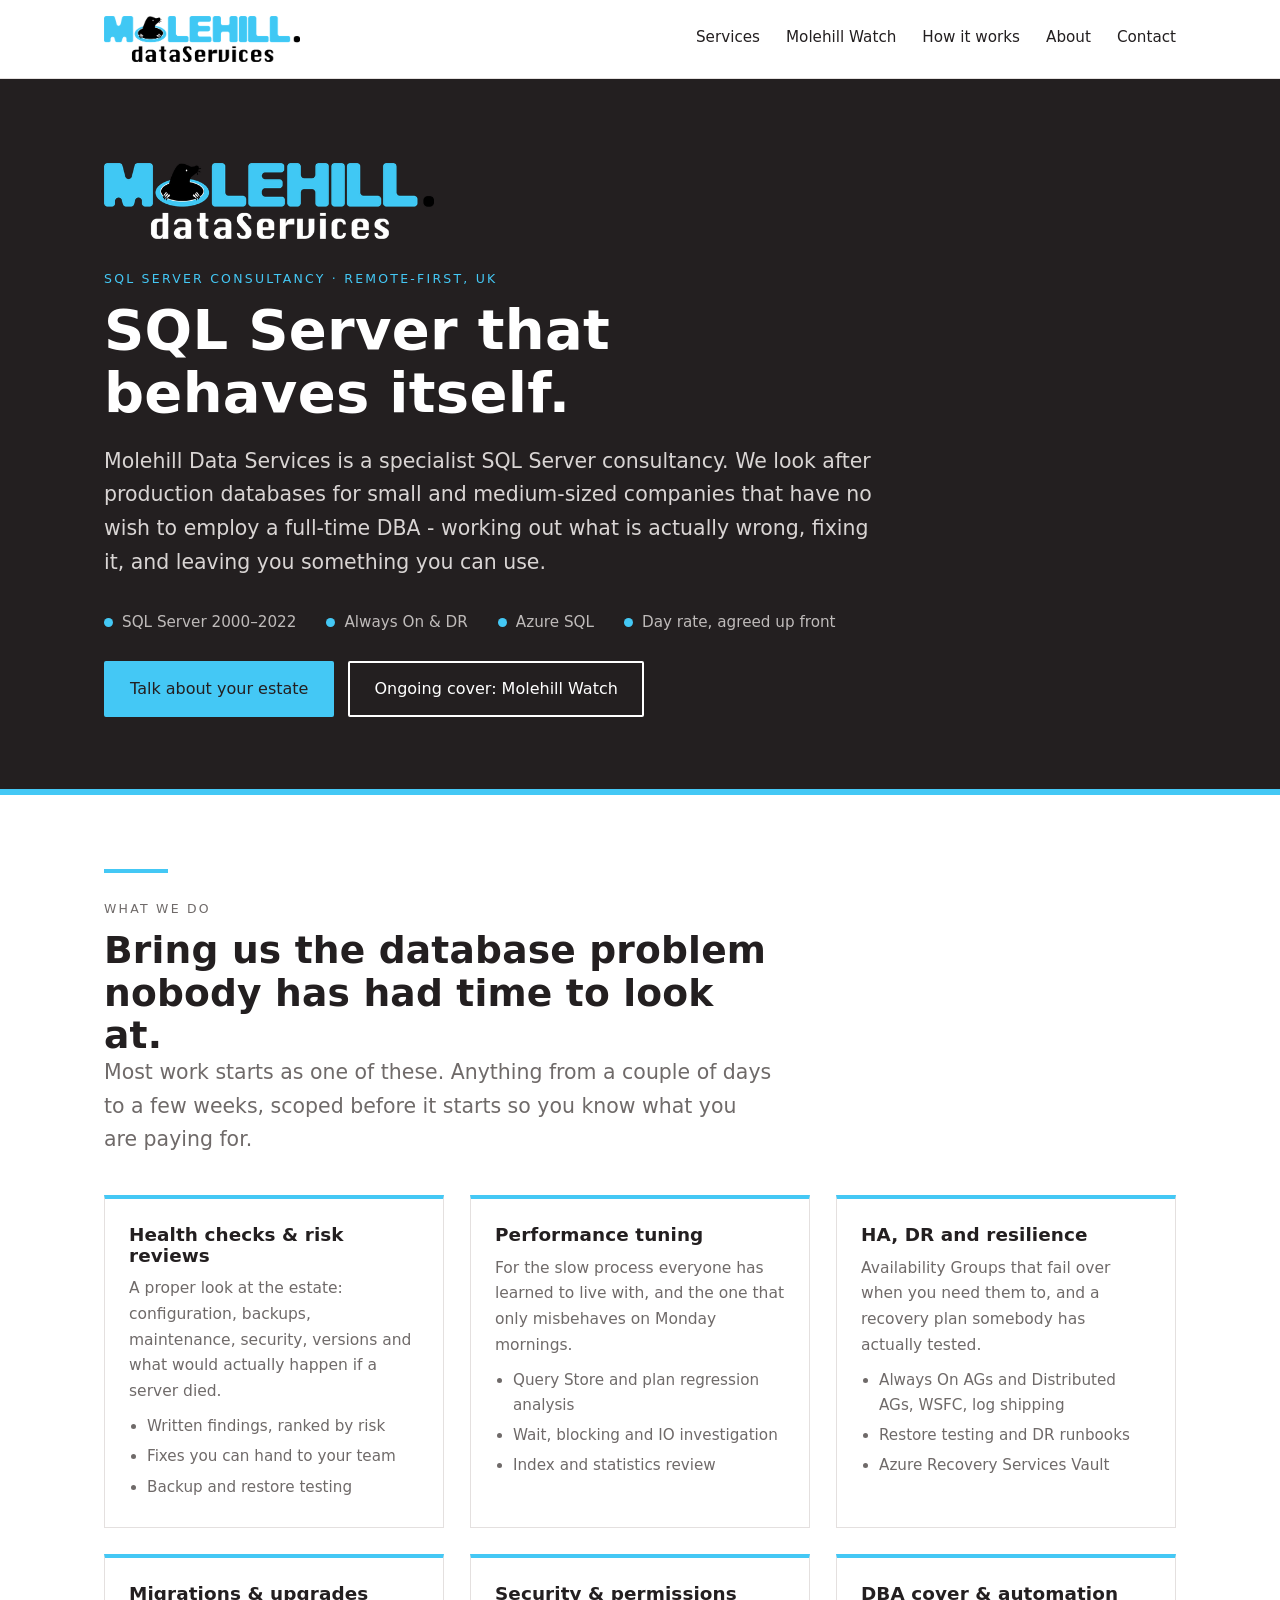
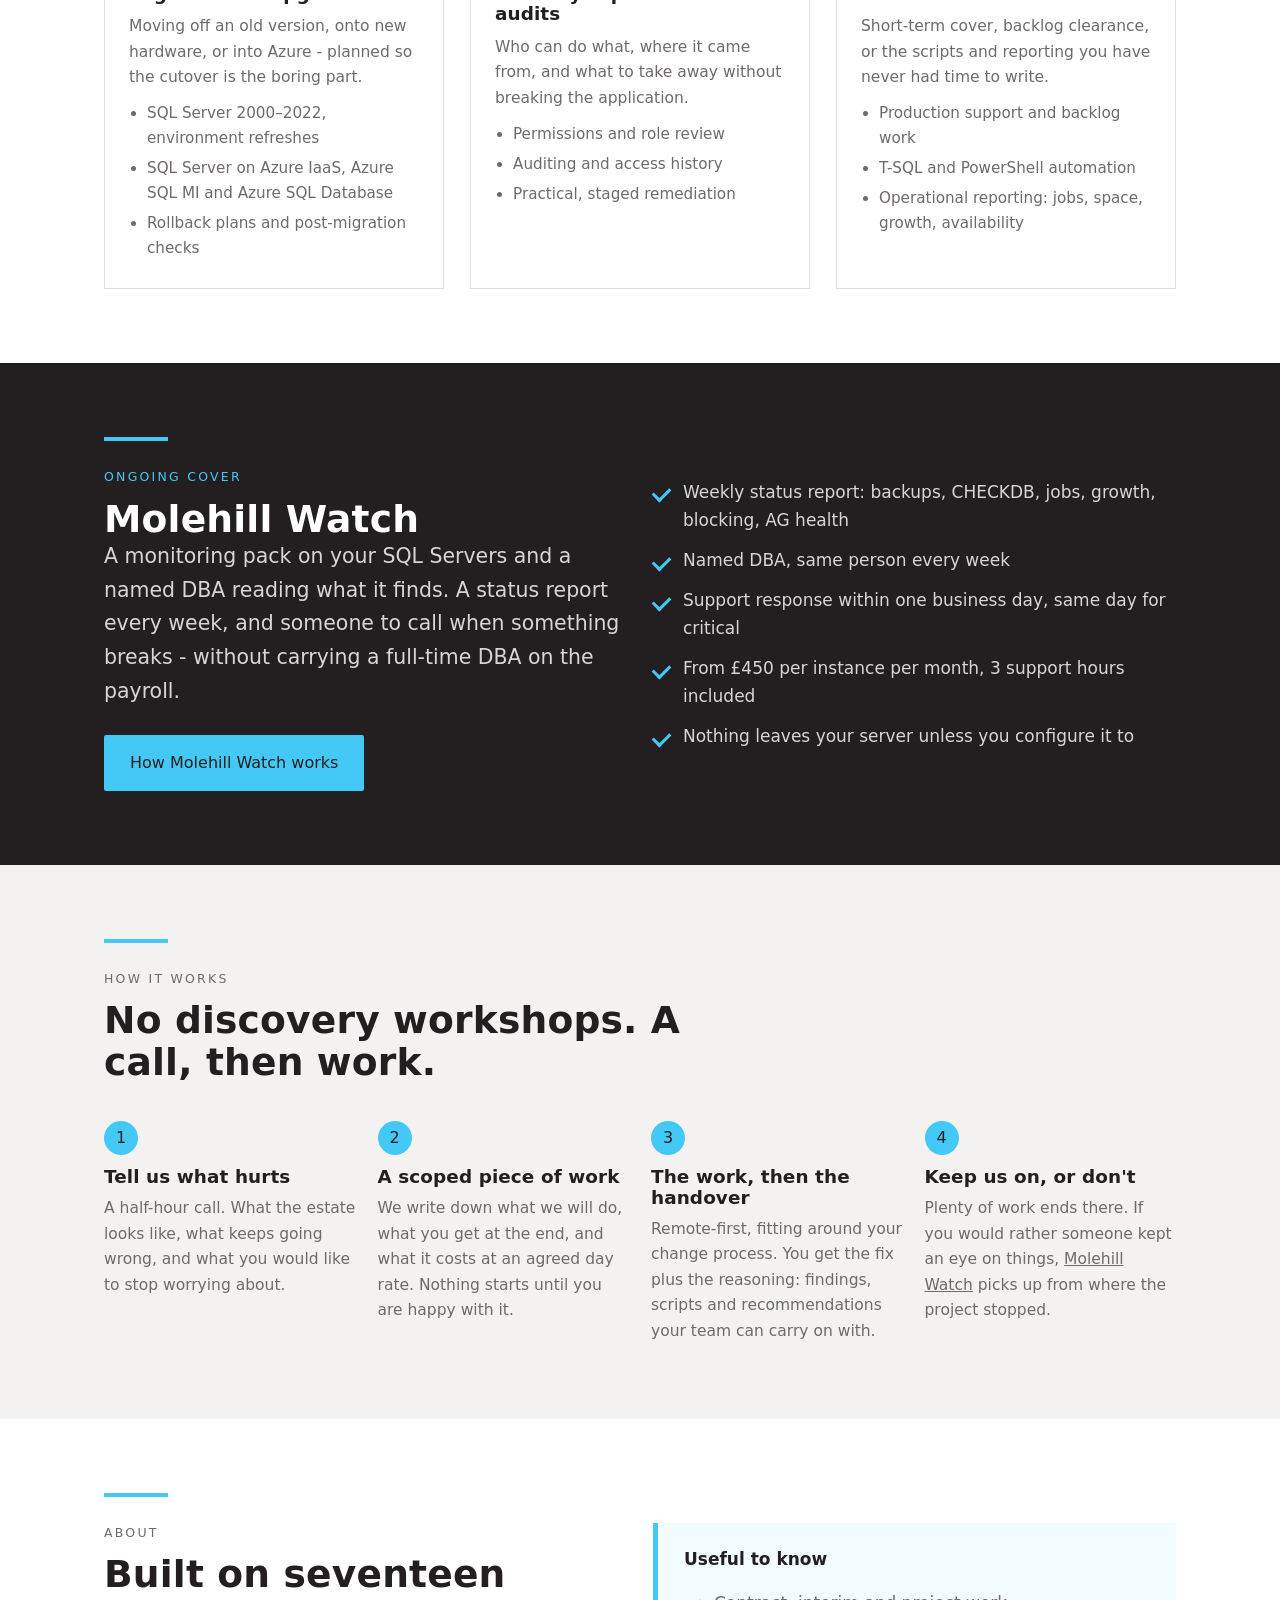
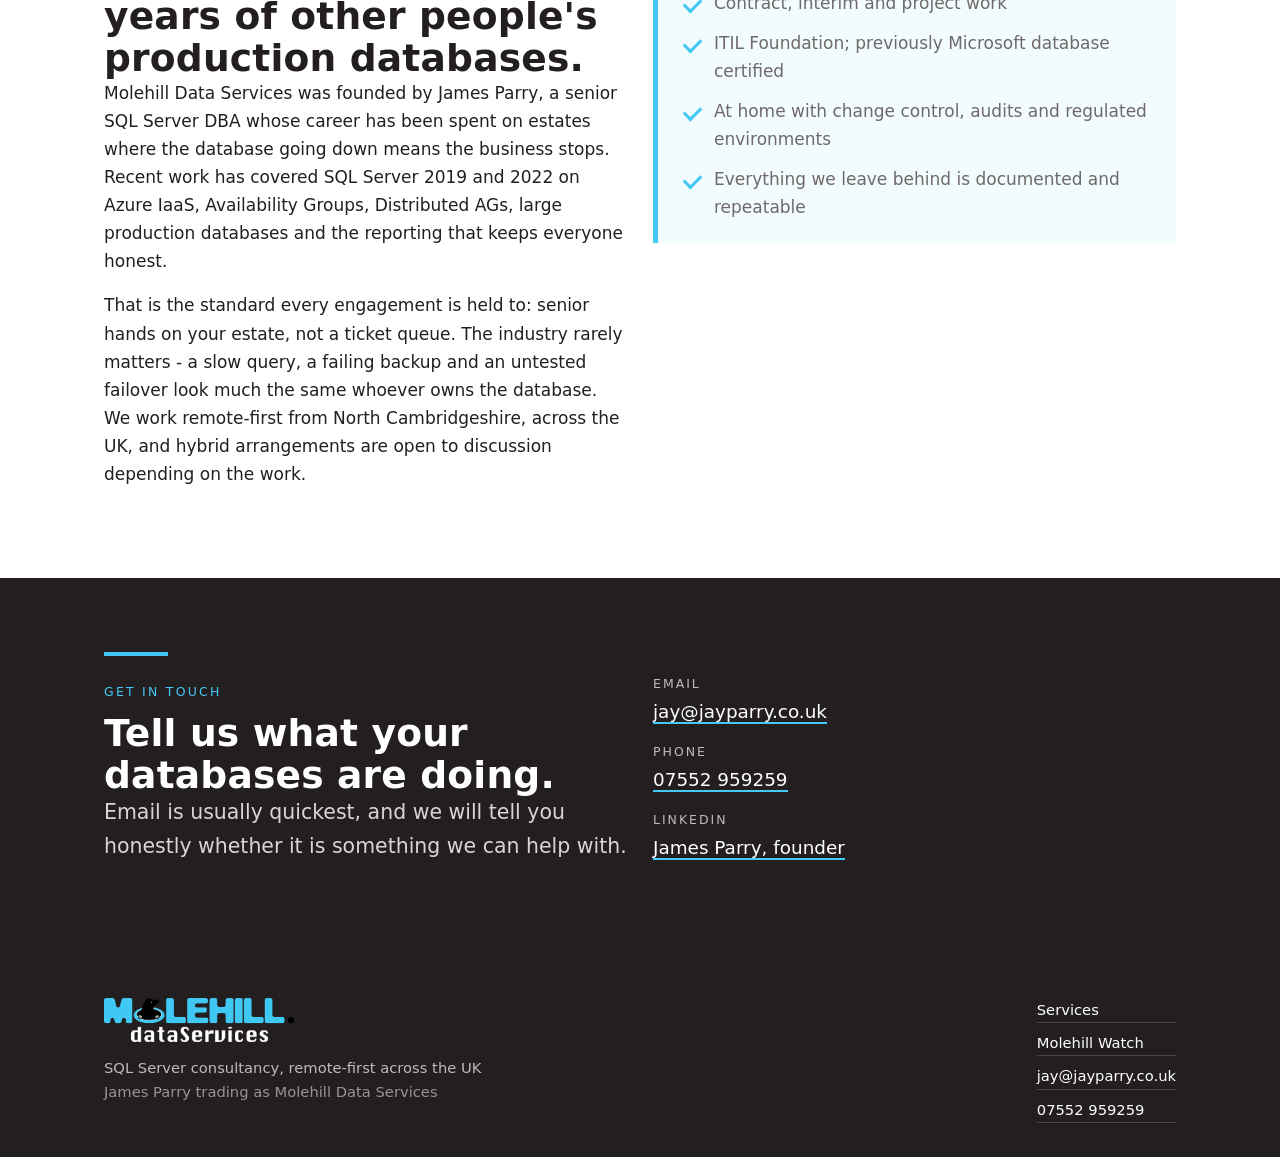
==== Site/index.html @ f3210b49 "Open on who needs us, not on industries worked in The hero said which sectors the experience came fr" ====
<!doctype html>
<html lang="en-GB">
<head>
<meta charset="utf-8" />
<meta name="viewport" content="width=device-width, initial-scale=1" />
<title>Molehill Data Services &#183; SQL Server consultancy</title>
<meta name="description" content="Molehill Data Services: a specialist SQL Server consultancy for small and medium-sized companies with no full-time DBA. Health checks, performance tuning, HA/DR, migrations and Azure SQL - plus Molehill Watch, ongoing monitoring and support." />
<link rel="icon" href="assets/favicon.png" />
<link rel="stylesheet" href="assets/molehill.css" />
<meta property="og:title" content="Molehill Data Services - SQL Server consultancy" />
<meta property="og:description" content="A specialist SQL Server consultancy for companies with no full-time DBA: health checks, tuning, HA/DR, migrations and Azure - and ongoing cover with Molehill Watch." />
<meta property="og:type" content="website" />
</head>
<body>

<header class="site-head">
  <div class="wrap">
    <a class="logo" href="index.html" aria-label="Molehill Data Services home">
      <img src="assets/molehill-logo.png" alt="Molehill. dataServices" />
    </a>
    <nav class="nav" aria-label="Main">
      <a href="#services">Services</a>
      <a href="molehill-watch.html">Molehill Watch</a>
      <a href="#how">How it works</a>
      <a href="#about">About</a>
      <a href="#contact">Contact</a>
    </nav>
  </div>
</header>

<main>

<section class="hero on-dark" aria-labelledby="top">
  <div class="wrap">
    <img class="mark" src="assets/molehill-logo-dark.png" alt="" />
    <p class="eyebrow">SQL Server consultancy &#183; remote-first, UK</p>
    <h1 id="top">SQL Server that behaves itself.</h1>
    <p class="lede">Molehill Data Services is a specialist SQL Server consultancy. We look after production
       databases for small and medium-sized companies that have no wish to employ a full-time DBA -
       working out what is actually wrong, fixing it, and leaving you something you can use.</p>
    <div class="facts">
      <span>SQL Server 2000&ndash;2022</span>
      <span>Always On &amp; DR</span>
      <span>Azure SQL</span>
      <span>Day rate, agreed up front</span>
    </div>
    <div class="btn-row">
      <a class="btn" href="#contact">Talk about your estate</a>
      <a class="btn ghost" href="molehill-watch.html">Ongoing cover: Molehill Watch</a>
    </div>
  </div>
</section>

<section id="services">
  <div class="wrap">
    <div class="head-block">
      <div class="rule"></div>
      <p class="eyebrow">What we do</p>
      <h2>Bring us the database problem nobody has had time to look at.</h2>
      <p class="lede">Most work starts as one of these. Anything from a couple of days to a few weeks,
         scoped before it starts so you know what you are paying for.</p>
    </div>

    <div class="grid three">
      <article class="card">
        <h3>Health checks &amp; risk reviews</h3>
        <p>A proper look at the estate: configuration, backups, maintenance, security, versions and
           what would actually happen if a server died.</p>
        <ul>
          <li>Written findings, ranked by risk</li>
          <li>Fixes you can hand to your team</li>
          <li>Backup and restore testing</li>
        </ul>
      </article>

      <article class="card">
        <h3>Performance tuning</h3>
        <p>For the slow process everyone has learned to live with, and the one that only misbehaves
           on Monday mornings.</p>
        <ul>
          <li>Query Store and plan regression analysis</li>
          <li>Wait, blocking and IO investigation</li>
          <li>Index and statistics review</li>
        </ul>
      </article>

      <article class="card">
        <h3>HA, DR and resilience</h3>
        <p>Availability Groups that fail over when you need them to, and a recovery plan somebody
           has actually tested.</p>
        <ul>
          <li>Always On AGs and Distributed AGs, WSFC, log shipping</li>
          <li>Restore testing and DR runbooks</li>
          <li>Azure Recovery Services Vault</li>
        </ul>
      </article>

      <article class="card">
        <h3>Migrations &amp; upgrades</h3>
        <p>Moving off an old version, onto new hardware, or into Azure - planned so the cutover is
           the boring part.</p>
        <ul>
          <li>SQL Server 2000&ndash;2022, environment refreshes</li>
          <li>SQL Server on Azure IaaS, Azure SQL MI and Azure SQL Database</li>
          <li>Rollback plans and post-migration checks</li>
        </ul>
      </article>

      <article class="card">
        <h3>Security &amp; permissions audits</h3>
        <p>Who can do what, where it came from, and what to take away without breaking the
           application.</p>
        <ul>
          <li>Permissions and role review</li>
          <li>Auditing and access history</li>
          <li>Practical, staged remediation</li>
        </ul>
      </article>

      <article class="card">
        <h3>DBA cover &amp; automation</h3>
        <p>Short-term cover, backlog clearance, or the scripts and reporting you have never had time
           to write.</p>
        <ul>
          <li>Production support and backlog work</li>
          <li>T-SQL and PowerShell automation</li>
          <li>Operational reporting: jobs, space, growth, availability</li>
        </ul>
      </article>
    </div>
  </div>
</section>

<section class="on-dark" id="watch-teaser">
  <div class="wrap">
    <div class="grid two" style="align-items:center">
      <div>
        <div class="rule"></div>
        <p class="eyebrow">Ongoing cover</p>
        <h2>Molehill Watch</h2>
        <p class="lede">A monitoring pack on your SQL Servers and a named DBA reading what it finds.
           A status report every week, and someone to call when something breaks - without carrying a
           full-time DBA on the payroll.</p>
        <div class="btn-row">
          <a class="btn" href="molehill-watch.html">How Molehill Watch works</a>
        </div>
      </div>
      <div>
        <ul class="ticks" style="grid-template-columns:1fr">
          <li>Weekly status report: backups, CHECKDB, jobs, growth, blocking, AG health</li>
          <li>Named DBA, same person every week</li>
          <li>Support response within one business day, same day for critical</li>
          <li>From &pound;450 per instance per month, 3 support hours included</li>
          <li>Nothing leaves your server unless you configure it to</li>
        </ul>
      </div>
    </div>
  </div>
</section>

<section id="how" class="on-shell">
  <div class="wrap">
    <div class="head-block">
      <div class="rule"></div>
      <p class="eyebrow">How it works</p>
      <h2>No discovery workshops. A call, then work.</h2>
    </div>
    <div class="steps">
      <div class="step">
        <h3>Tell us what hurts</h3>
        <p>A half-hour call. What the estate looks like, what keeps going wrong, and what you would
           like to stop worrying about.</p>
      </div>
      <div class="step">
        <h3>A scoped piece of work</h3>
        <p>We write down what we will do, what you get at the end, and what it costs at an agreed
           day rate. Nothing starts until you are happy with it.</p>
      </div>
      <div class="step">
        <h3>The work, then the handover</h3>
        <p>Remote-first, fitting around your change process. You get the fix plus the reasoning:
           findings, scripts and recommendations your team can carry on with.</p>
      </div>
      <div class="step">
        <h3>Keep us on, or don't</h3>
        <p>Plenty of work ends there. If you would rather someone kept an eye on things,
           <a href="molehill-watch.html">Molehill Watch</a> picks up from where the project stopped.</p>
      </div>
    </div>
  </div>
</section>

<section id="about">
  <div class="wrap">
    <div class="grid two">
      <div>
        <div class="rule"></div>
        <p class="eyebrow">About</p>
        <h2>Built on seventeen years of other people's production databases.</h2>
        <p>Molehill Data Services was founded by James Parry, a senior SQL Server DBA whose career has
           been spent on estates where the database going down means the business stops. Recent work
           has covered SQL Server 2019 and 2022 on Azure IaaS, Availability Groups, Distributed AGs,
           large production databases and the reporting that keeps everyone honest.</p>
        <p>That is the standard every engagement is held to: senior hands on your estate, not a
           ticket queue. The industry rarely matters - a slow query, a failing backup and an
           untested failover look much the same whoever owns the database. We work remote-first
           from North Cambridgeshire, across the UK, and hybrid arrangements are open to discussion
           depending on the work.</p>
      </div>
      <div>
        <div class="callout">
          <p><strong>Useful to know</strong></p>
          <ul class="ticks" style="grid-template-columns:1fr">
            <li>Contract, interim and project work</li>
            <li>ITIL Foundation; previously Microsoft database certified</li>
            <li>At home with change control, audits and regulated environments</li>
            <li>Everything we leave behind is documented and repeatable</li>
          </ul>
        </div>
      </div>
    </div>
  </div>
</section>

<section class="on-dark" id="contact">
  <div class="wrap">
    <div class="grid two">
      <div>
        <div class="rule"></div>
        <p class="eyebrow">Get in touch</p>
        <h2>Tell us what your databases are doing.</h2>
        <p class="lede">Email is usually quickest, and we will tell you honestly whether it is
           something we can help with.</p>
      </div>
      <div>
        <ul class="contact-list">
          <li><span class="k">Email</span>
              <a href="mailto:jay@jayparry.co.uk?subject=SQL%20Server%20consultancy%20enquiry">jay@jayparry.co.uk</a></li>
          <li><span class="k">Phone</span>
              <a href="tel:+447552959259">07552 959259</a></li>
          <li><span class="k">LinkedIn</span>
              <a href="https://www.linkedin.com/in/jamesparrydba" rel="noopener">James Parry, founder</a></li>
        </ul>
      </div>
    </div>
  </div>
</section>

</main>

<footer class="site-foot">
  <div class="wrap">
    <div>
      <img src="assets/molehill-logo-dark.png" alt="Molehill. dataServices" />
      <p>SQL Server consultancy, remote-first across the UK<br />
         <span style="opacity:.75">James Parry trading as Molehill Data Services</span></p>
    </div>
    <nav aria-label="Footer">
      <a href="index.html">Services</a>
      <a href="molehill-watch.html">Molehill Watch</a>
      <a href="mailto:jay@jayparry.co.uk">jay@jayparry.co.uk</a>
      <a href="tel:+447552959259">07552 959259</a>
    </nav>
  </div>
</footer>

</body>
</html>
---- Site/assets/molehill.css ----
/* ===========================================================================
   Molehill. dataServices - site styles
   Style guide: #231F20 (ink), #44C8F5 (cyan), white. Titles in Krungthep,
   falling back to Bahnschrift on Windows and the system sans elsewhere.
   =========================================================================== */
:root{
  --ink:#231F20;
  --cyan:#44C8F5;
  --paper:#ffffff;
  --muted:#6F6A69;
  --line:#E4E0DF;
  --tint:#F2FBFE;
  --shell:#F4F2F1;
  --title:Krungthep,Bahnschrift,"DIN Alternate","Trebuchet MS",system-ui,sans-serif;
  --body:"Segoe UI",system-ui,-apple-system,Arial,sans-serif;
  --wrap:1120px;
}
*{box-sizing:border-box}
html{scroll-behavior:smooth}
body{
  margin:0;background:var(--paper);color:var(--ink);
  font-family:var(--body);font-size:17px;line-height:1.65;-webkit-font-smoothing:antialiased;
  overflow-x:hidden;                       /* nothing should overflow, but never sideways-scroll the page */
}
img{max-width:100%;height:auto;display:block}
a{color:inherit}
h1,h2,h3,.title{font-family:var(--title);font-weight:700;letter-spacing:.005em;line-height:1.12;margin:0}
h1{font-size:clamp(2.1rem,5.2vw,3.5rem)}
h2{font-size:clamp(1.6rem,3.4vw,2.35rem)}
h3{font-size:1.15rem}
p{margin:0 0 1rem}
.wrap{max-width:var(--wrap);margin:0 auto;padding:0 24px}
.lede{font-size:clamp(1.05rem,2vw,1.28rem);color:var(--muted);max-width:60ch}
.eyebrow{font-family:var(--title);font-size:.78rem;letter-spacing:.18em;text-transform:uppercase;color:var(--muted);margin:0 0 .6rem}
.on-dark .eyebrow{color:var(--cyan)}

/* ------------------------------------------------------------------ header */
.site-head{position:sticky;top:env(safe-area-inset-top,0px);z-index:20;background:rgba(255,255,255,.96);backdrop-filter:blur(6px);border-bottom:1px solid var(--line)}
.site-head .wrap{display:flex;align-items:center;flex-wrap:wrap;gap:12px 24px;min-height:78px;padding-top:10px;padding-bottom:10px}
.site-head .logo img{width:196px}
.nav{margin-left:auto;display:flex;align-items:center;gap:26px;flex-wrap:wrap}
.nav a{font-family:var(--title);font-size:.95rem;text-decoration:none;padding:4px 0;border-bottom:2px solid transparent}
.nav a:hover,.nav a:focus-visible{border-bottom-color:var(--cyan)}
.nav a[aria-current="page"]{border-bottom-color:var(--cyan)}

/* ------------------------------------------------------------------ buttons */
.btn{
  display:inline-block;font-family:var(--title);font-size:1rem;text-decoration:none;
  padding:13px 24px;border:2px solid var(--ink);background:var(--ink);color:#fff;border-radius:2px;
}
.btn:hover,.btn:focus-visible{background:var(--cyan);border-color:var(--cyan);color:var(--ink)}
.btn.ghost{background:transparent;color:var(--ink)}
.btn.ghost:hover,.btn.ghost:focus-visible{background:var(--ink);color:#fff;border-color:var(--ink)}
.on-dark .btn{background:var(--cyan);border-color:var(--cyan);color:var(--ink)}
.on-dark .btn:hover,.on-dark .btn:focus-visible{background:#fff;border-color:#fff}
.on-dark .btn.ghost{background:transparent;color:#fff;border-color:#fff}
.on-dark .btn.ghost:hover,.on-dark .btn.ghost:focus-visible{background:#fff;color:var(--ink)}
.btn-row{display:flex;flex-wrap:wrap;gap:14px;margin-top:26px}
a:focus-visible,summary:focus-visible{outline:3px solid var(--cyan);outline-offset:3px}

/* ------------------------------------------------------------------ sections */
section{padding:74px 0}
section.tight{padding:54px 0}
.on-dark{background:var(--ink);color:#fff}
.on-dark p{color:#D9D5D4}
.on-tint{background:var(--tint)}
.on-shell{background:var(--shell)}
.rule{width:64px;height:4px;background:var(--cyan);margin:0 0 26px}
.head-block{max-width:62ch;margin-bottom:38px}

/* ------------------------------------------------------------------ hero */
.hero{background:var(--ink);color:#fff;padding:84px 0 78px;position:relative;overflow:hidden}
.hero:after{content:"";position:absolute;inset:auto 0 0 0;height:6px;background:var(--cyan)}
.hero .mark{width:330px;margin-bottom:30px}
.hero h1{max-width:18ch}
.hero .lede{color:#D9D5D4;margin-top:20px}
.hero .facts{display:flex;flex-wrap:wrap;gap:12px 30px;margin-top:30px;font-size:.95rem;color:#BFBBBA}
.hero .facts span{display:flex;align-items:center;gap:9px}
.hero .facts span:before{content:"";width:9px;height:9px;background:var(--cyan);border-radius:50%}

/* ------------------------------------------------------------------ grids */
.grid{display:grid;gap:26px}
.grid.two{grid-template-columns:repeat(auto-fit,minmax(300px,1fr))}
.grid.three{grid-template-columns:repeat(auto-fit,minmax(272px,1fr))}
.card{background:#fff;border:1px solid var(--line);border-top:4px solid var(--cyan);padding:26px 24px 22px}
.card h3{margin-bottom:10px}
.card p{margin-bottom:0;color:var(--muted);font-size:.97rem}
.card ul{margin:10px 0 0;padding-left:18px;color:var(--muted);font-size:.95rem}
.card li{margin-bottom:5px}
.on-dark .card{background:#2D2829;border-color:#3C3637;color:#fff}
.on-dark .card p,.on-dark .card ul{color:#C9C5C4}

/* steps */
.steps{counter-reset:step;display:grid;gap:22px;grid-template-columns:repeat(auto-fit,minmax(240px,1fr))}
.step{position:relative;padding-top:46px}
.step:before{
  counter-increment:step;content:counter(step);position:absolute;top:0;left:0;
  font-family:var(--title);font-size:1rem;width:34px;height:34px;border-radius:50%;
  background:var(--cyan);color:var(--ink);display:flex;align-items:center;justify-content:center;
}
.step h3{margin-bottom:8px}
.step p{color:var(--muted);font-size:.97rem;margin:0}
.on-dark .step p{color:#C9C5C4}

/* checklist */
.ticks{list-style:none;margin:0;padding:0;display:grid;gap:12px;grid-template-columns:repeat(auto-fit,minmax(280px,1fr))}
.ticks li{position:relative;padding-left:30px;color:var(--muted)}
.ticks li:before{content:"";position:absolute;left:0;top:.55em;width:14px;height:8px;border-left:3px solid var(--cyan);border-bottom:3px solid var(--cyan);transform:rotate(-45deg)}
.on-dark .ticks li{color:#D9D5D4}

/* ------------------------------------------------------------------ tables */
.table-scroll{overflow-x:auto;-webkit-overflow-scrolling:touch}
.price{width:100%;border-collapse:collapse;margin-top:8px;background:#fff;min-width:0}
.price th{background:var(--ink);color:#fff;text-align:left;padding:12px 14px;font-family:var(--title);font-size:.86rem;letter-spacing:.06em;text-transform:uppercase}
.price td{padding:12px 14px;border-bottom:1px solid var(--line);vertical-align:top}
.price td.num{text-align:right;white-space:nowrap;font-weight:600}
.price tr:last-child td{border-bottom:none}
.price caption{caption-side:bottom;text-align:left;padding-top:12px;color:var(--muted);font-size:.9rem}

/* ------------------------------------------------------------------ callout */
.callout{background:var(--tint);border-left:5px solid var(--cyan);padding:22px 26px;margin:30px 0}
.callout p:last-child{margin-bottom:0}
.on-dark .callout{background:#2D2829;border-left-color:var(--cyan)}

/* ------------------------------------------------------------------ faq */
.faq{border-top:1px solid var(--line)}
.faq details{border-bottom:1px solid var(--line)}
.faq summary{
  font-family:var(--title);font-size:1.05rem;padding:18px 40px 18px 0;cursor:pointer;position:relative;list-style:none;
}
.faq summary::-webkit-details-marker{display:none}
.faq summary:after{content:"+";position:absolute;right:6px;top:15px;color:var(--cyan);font-size:1.5rem;line-height:1}
.faq details[open] summary:after{content:"\2013"}
.faq p{color:var(--muted);margin:0 0 18px;max-width:72ch}

/* ------------------------------------------------------------------ contact */
.contact-list{list-style:none;margin:22px 0 0;padding:0;display:grid;gap:14px}
.contact-list a{font-family:var(--title);font-size:1.15rem;text-decoration:none;border-bottom:2px solid var(--cyan)}
.contact-list a:hover{background:var(--cyan);color:var(--ink)}
.contact-list .k{display:block;font-size:.78rem;letter-spacing:.16em;text-transform:uppercase;color:var(--muted);margin-bottom:3px}
.on-dark .contact-list .k{color:#BFBBBA}

/* ------------------------------------------------------------------ footer */
.site-foot{background:var(--ink);color:#BFBBBA;padding:44px 0 34px;font-size:.92rem}
.site-foot .wrap{display:flex;flex-wrap:wrap;gap:24px;justify-content:space-between;align-items:flex-start}
.site-foot img{width:190px;margin-bottom:14px}
.site-foot a{color:#fff;text-decoration:none;border-bottom:1px solid #4A4444}
.site-foot a:hover{border-bottom-color:var(--cyan)}
.site-foot nav{display:grid;gap:8px}

/* ------------------------------------------------------------------ small */
@media (max-width:700px){
  body{font-size:16px}
  section{padding:56px 0}
  .site-head .wrap{min-height:60px;gap:8px 14px}
  .site-head .logo img{width:150px}
  .nav{gap:10px 16px;margin-left:auto}
  .nav a{font-size:.86rem}
  .hero{padding:52px 0 48px}
  .hero .mark{width:220px}
  .hero .facts{gap:8px 18px;font-size:.9rem}
  .price th,.price td{padding:10px 9px;font-size:.93rem}
  .price td.num{white-space:normal}
  .btn{padding:12px 18px;font-size:.95rem}
  .callout{padding:18px}
}
@media print{
  .site-head,.btn-row,.hero:after{display:none}
  body{font-size:12pt}
  .on-dark{background:#fff;color:#000}
}
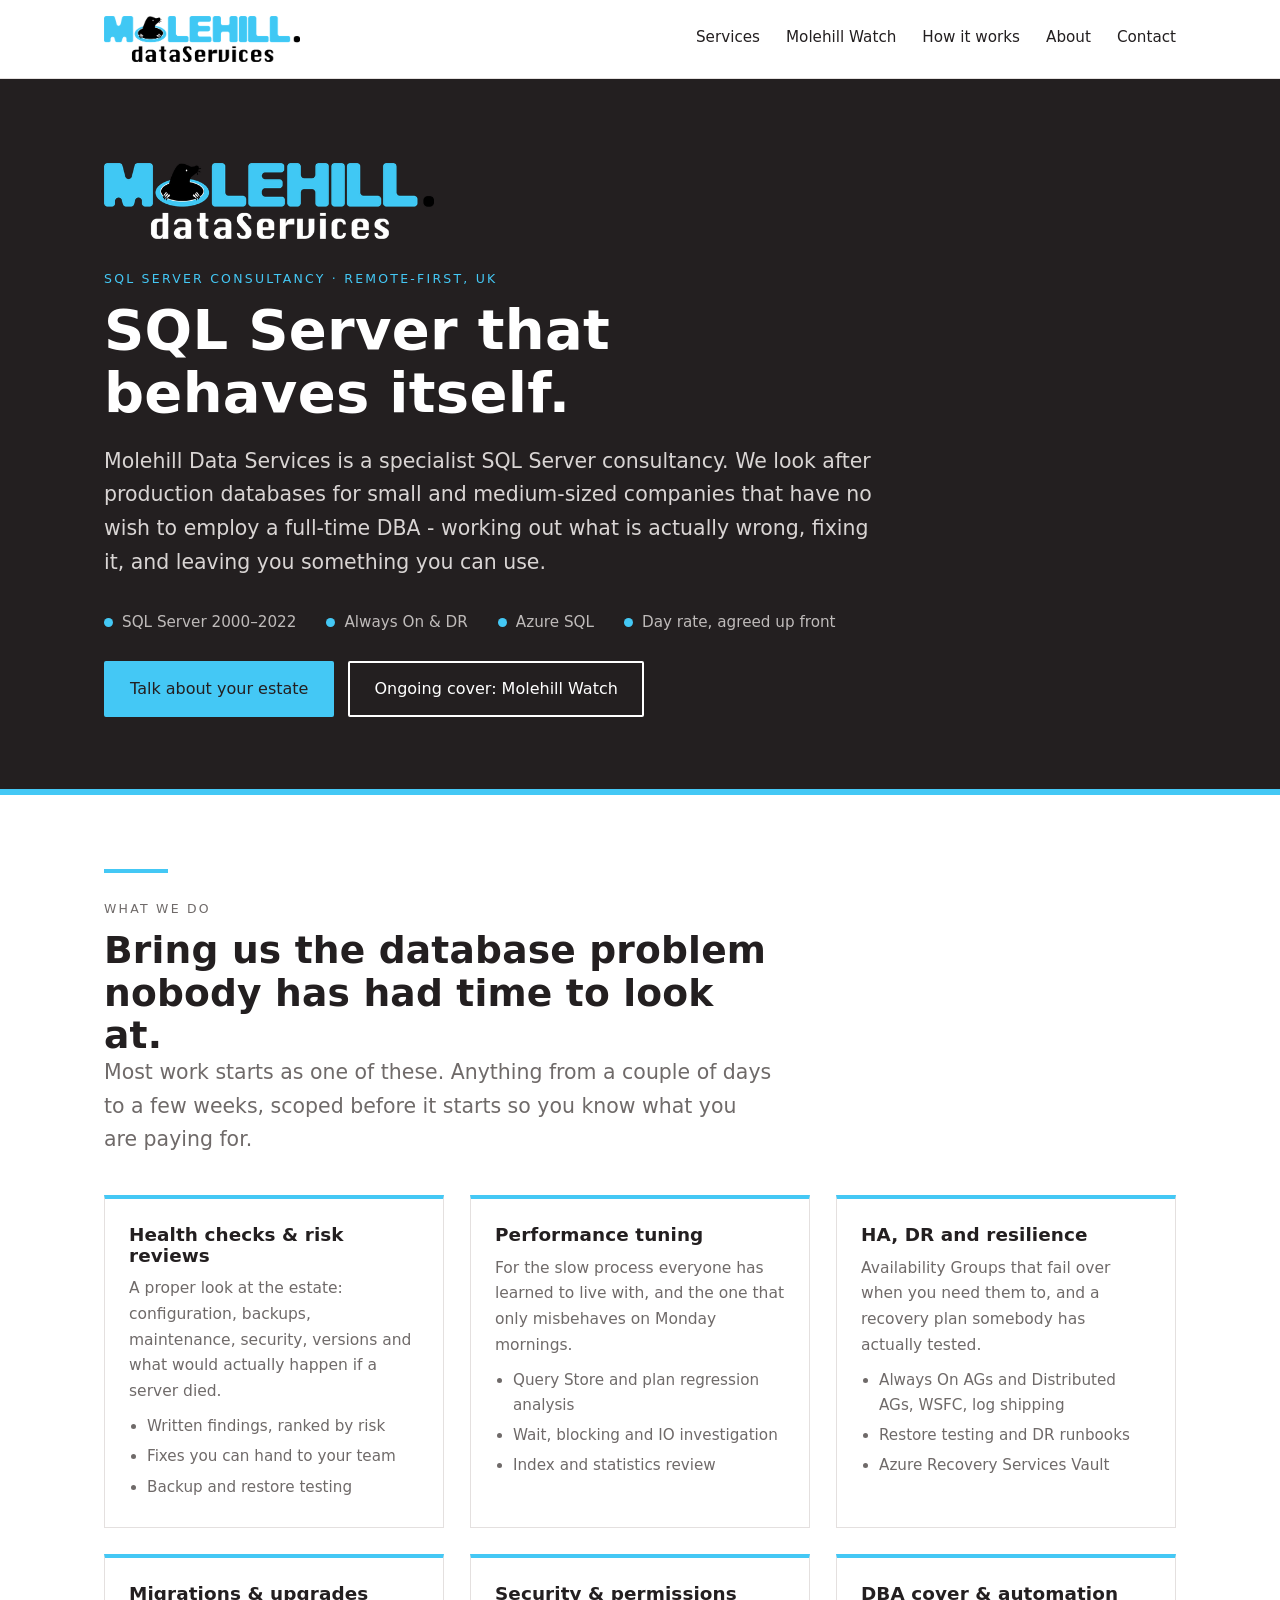
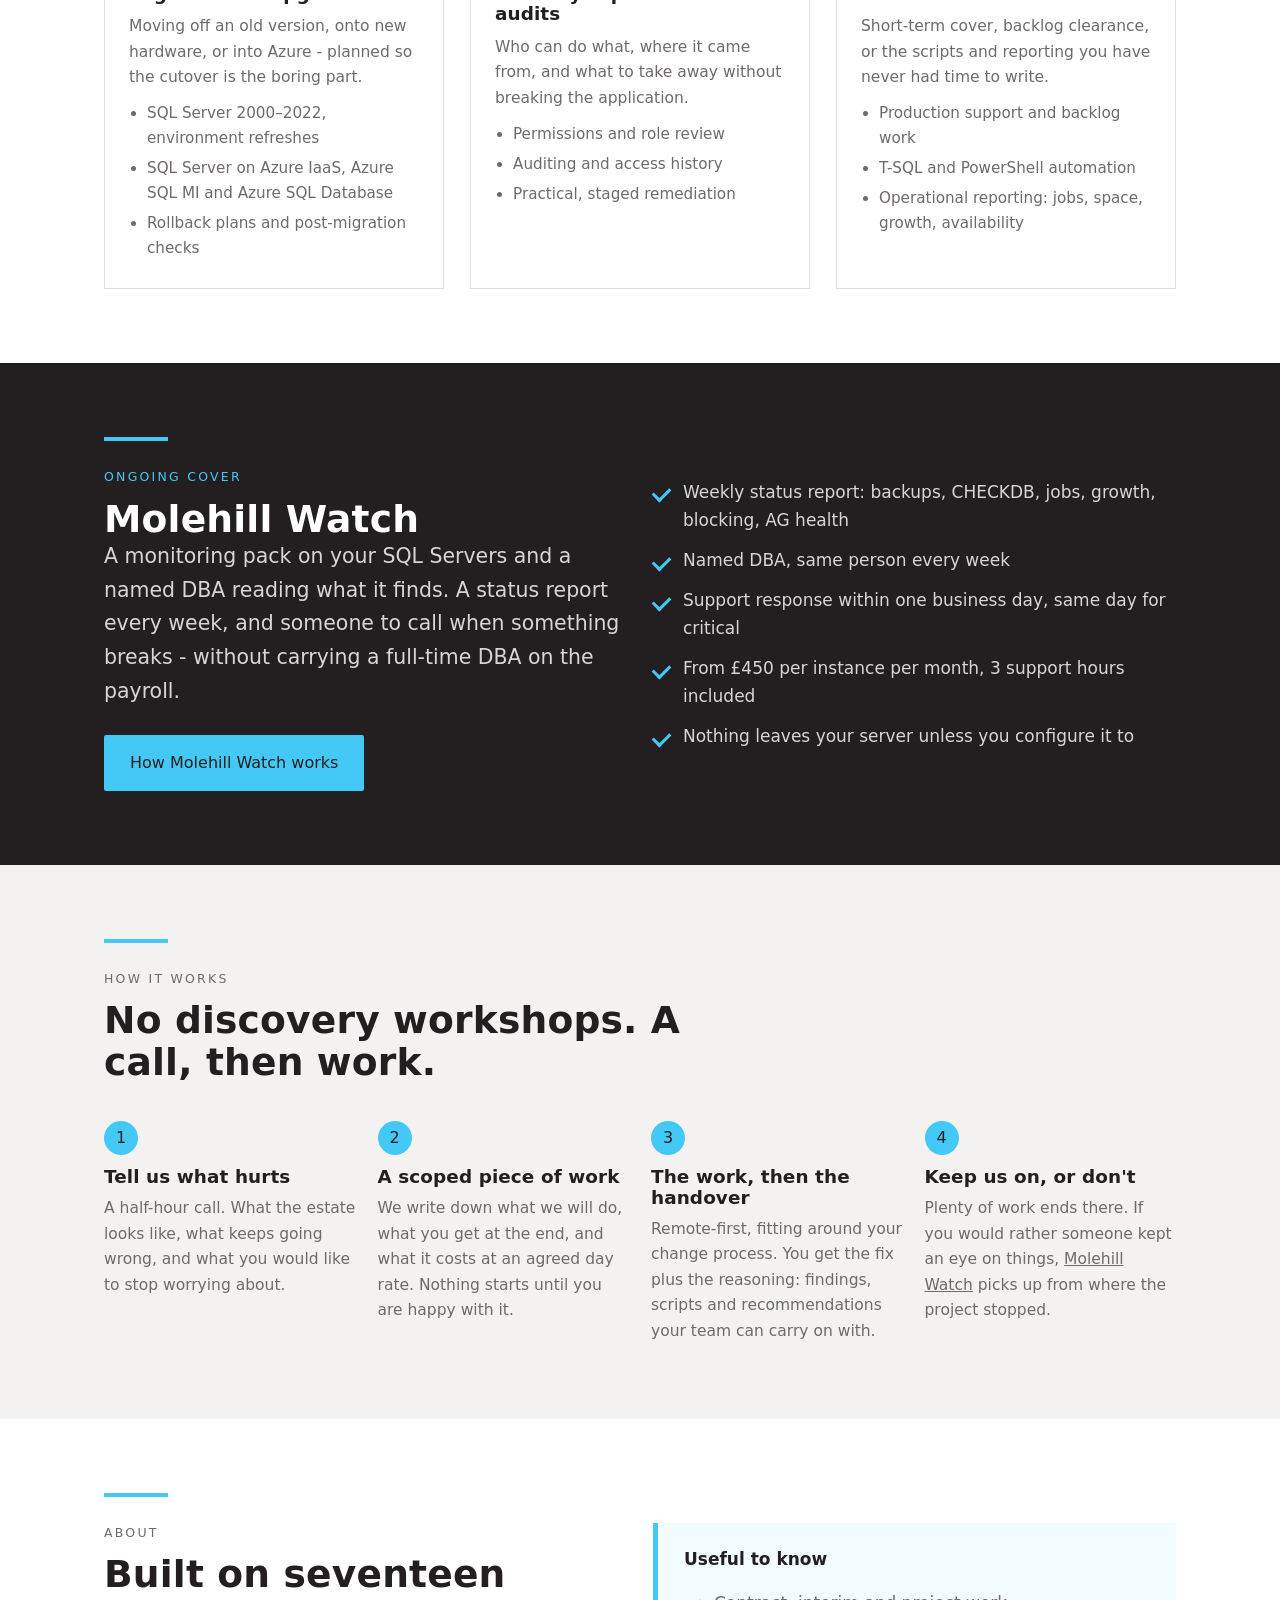
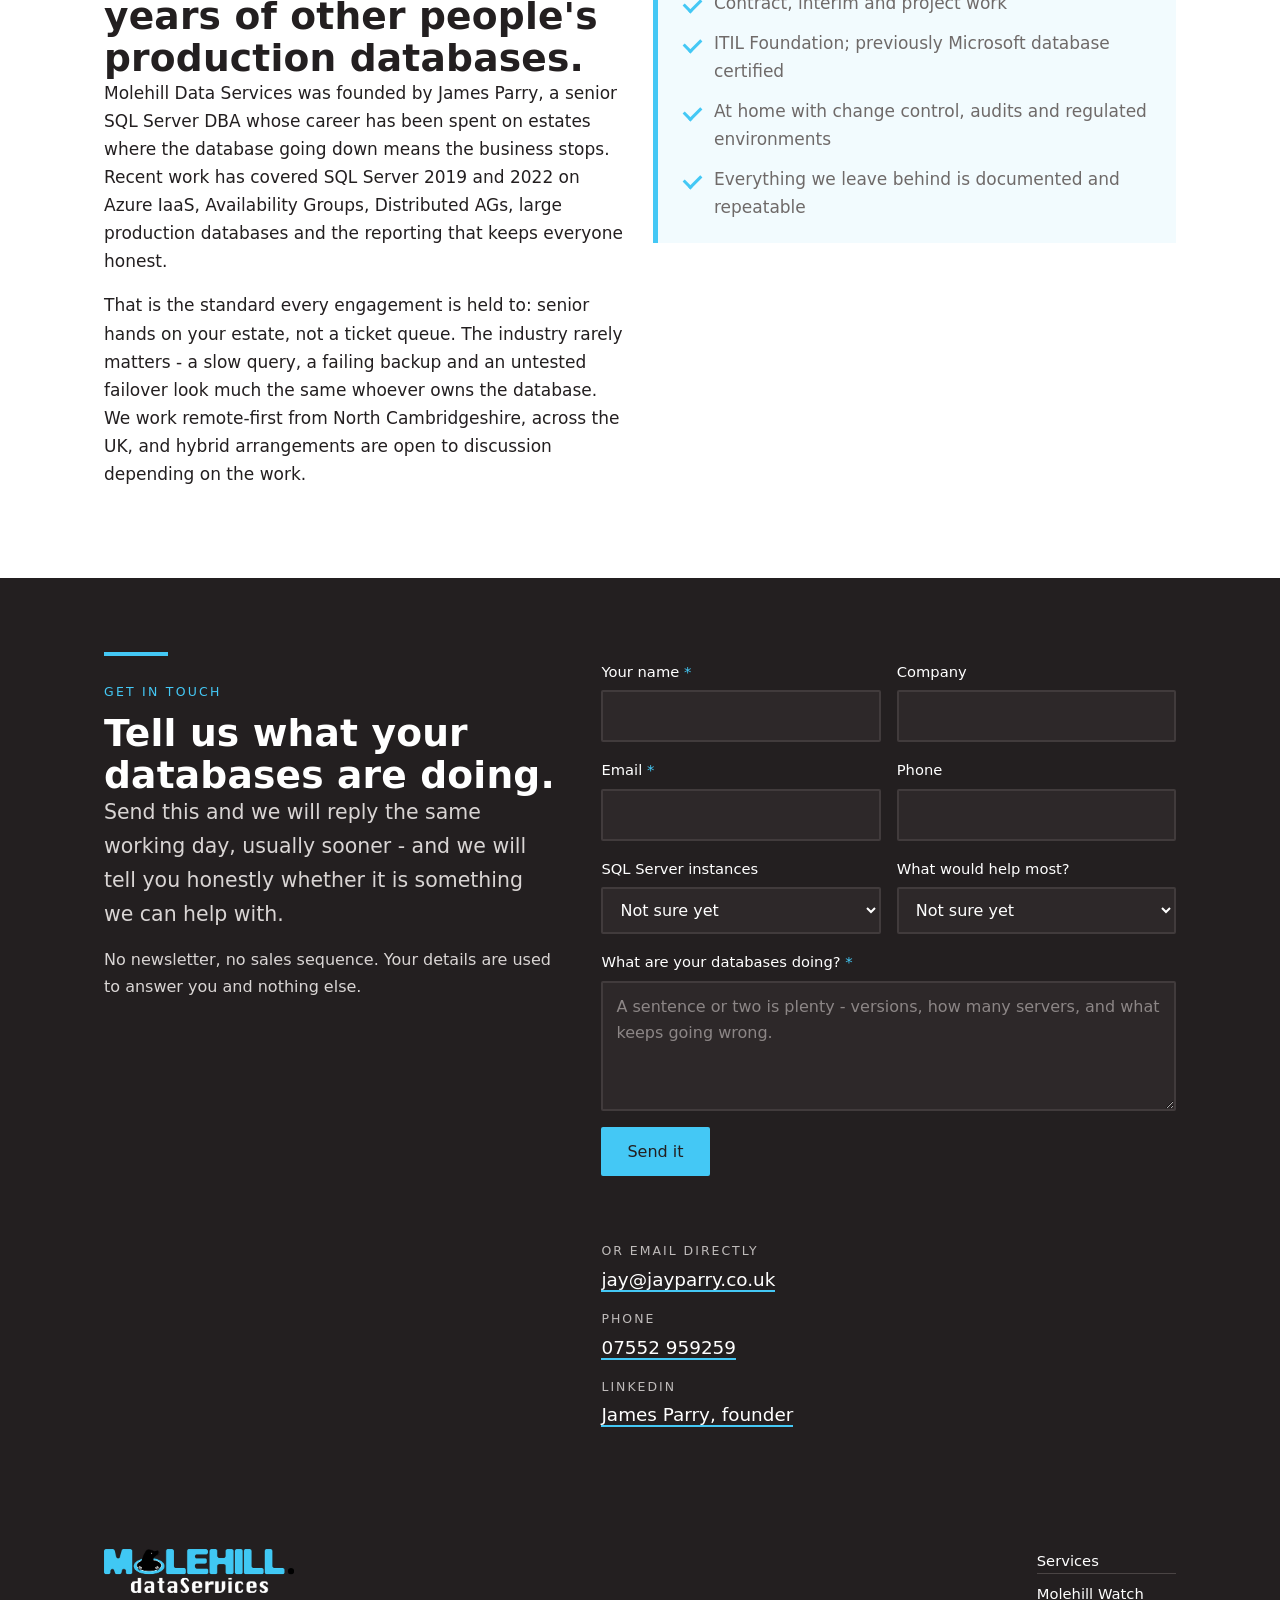
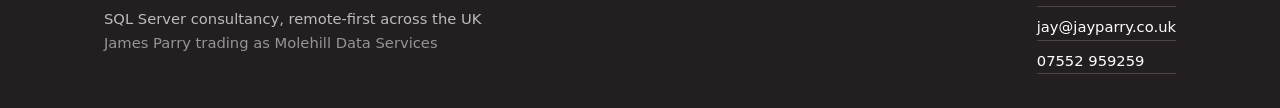
==== commit 09bdc4b9: "Contact forms instead of mailto links Both pages now carry a form: the full one on the consultancy p" ====
--- a/Site/index.html
+++ b/Site/index.html
@@ -224,17 +224,81 @@
 
 <section class="on-dark" id="contact">
   <div class="wrap">
-    <div class="grid two">
+    <div class="contact-split">
       <div>
         <div class="rule"></div>
         <p class="eyebrow">Get in touch</p>
         <h2>Tell us what your databases are doing.</h2>
-        <p class="lede">Email is usually quickest, and we will tell you honestly whether it is
-           something we can help with.</p>
-      </div>
-      <div>
-        <ul class="contact-list">
-          <li><span class="k">Email</span>
+        <p class="lede">Send this and we will reply the same working day, usually sooner - and we
+           will tell you honestly whether it is something we can help with.</p>
+        <p class="lede" style="font-size:1rem">No newsletter, no sales sequence. Your details are
+           used to answer you and nothing else.</p>
+      </div>
+      <div>
+        <form class="form" data-contact name="contact" method="POST" data-netlify="true" netlify-honeypot="bot-field" action="/">
+          <input type="hidden" name="form-name" value="contact" />
+          <input type="hidden" name="page" value="Consultancy" />
+          <p class="hp"><label>Leave this empty <input name="bot-field" tabindex="-1" autocomplete="off" /></label></p>
+
+          <div class="row">
+            <div class="field">
+              <label for="c-name">Your name <span class="required" aria-hidden="true">*</span></label>
+              <input id="c-name" name="name" type="text" autocomplete="name" required />
+            </div>
+            <div class="field">
+              <label for="c-company">Company</label>
+              <input id="c-company" name="company" type="text" autocomplete="organization" />
+            </div>
+          </div>
+
+          <div class="row">
+            <div class="field">
+              <label for="c-email">Email <span class="required" aria-hidden="true">*</span></label>
+              <input id="c-email" name="email" type="email" autocomplete="email" required />
+            </div>
+            <div class="field">
+              <label for="c-phone">Phone</label>
+              <input id="c-phone" name="phone" type="tel" autocomplete="tel" />
+            </div>
+          </div>
+
+          <div class="row">
+          <div class="field">
+            <label for="c-instances">SQL Server instances</label>
+            <select id="c-instances" name="instances">
+              <option value="">Not sure yet</option>
+              <option>1 - 2</option>
+              <option>3 - 5</option>
+              <option>6 - 10</option>
+              <option>More than 10</option>
+              <option>Azure SQL only</option>
+            </select>
+          </div>
+            <div class="field">
+              <label for="c-help">What would help most?</label>
+              <select id="c-help" name="help">
+                <option value="">Not sure yet</option>
+                <option>Something is broken or slow</option>
+                <option>Health check or risk review</option>
+                <option>Migration or upgrade</option>
+                <option>HA / DR and failover</option>
+                <option>Ongoing cover (Molehill Watch)</option>
+                <option>Short-term DBA cover</option>
+              </select>
+            </div>
+          </div>
+
+          <div class="field">
+            <label for="c-message">What are your databases doing? <span class="required" aria-hidden="true">*</span></label>
+            <textarea id="c-message" name="message" required placeholder="A sentence or two is plenty - versions, how many servers, and what keeps going wrong."></textarea>
+          </div>
+
+          <button class="btn" type="submit">Send it</button>
+          <p class="form-note" role="status" aria-live="polite"></p>
+        </form>
+
+        <ul class="contact-list" style="margin-top:28px">
+          <li><span class="k">Or email directly</span>
               <a href="mailto:jay@jayparry.co.uk?subject=SQL%20Server%20consultancy%20enquiry">jay@jayparry.co.uk</a></li>
           <li><span class="k">Phone</span>
               <a href="tel:+447552959259">07552 959259</a></li>
@@ -264,5 +328,6 @@
   </div>
 </footer>
 
+<script src="assets/contact.js"></script>
 </body>
 </html>
--- a/Site/assets/molehill.css
+++ b/Site/assets/molehill.css
@@ -169,3 +169,32 @@
   body{font-size:12pt}
   .on-dark{background:#fff;color:#000}
 }
+
+/* ------------------------------------------------------------------ forms */
+.form{display:grid;gap:16px;margin-top:8px}
+.form .row{display:grid;gap:16px;grid-template-columns:repeat(auto-fit,minmax(190px,1fr))}
+.field{display:grid;gap:6px;min-width:0}
+.field label{font-family:var(--title);font-size:.92rem}
+.field .hint{font-size:.85rem;color:var(--muted)}
+.field input,.field select,.field textarea{
+  font:inherit;font-size:1rem;color:var(--ink);background:#fff;
+  border:2px solid var(--line);border-radius:2px;padding:11px 13px;width:100%;
+}
+.field textarea{min-height:130px;resize:vertical}
+.field input:focus,.field select:focus,.field textarea:focus{outline:none;border-color:var(--cyan);box-shadow:0 0 0 3px rgba(68,200,245,.28)}
+.field input:user-invalid,.field select:user-invalid,.field textarea:user-invalid{border-color:#B3302E}
+.on-dark .field label{color:#fff}
+.on-dark .field .hint{color:#BFBBBA}
+.on-dark .field input,.on-dark .field select,.on-dark .field textarea{background:#2D2829;border-color:#413B3C;color:#fff}
+.on-dark .field input::placeholder,.on-dark .field textarea::placeholder{color:#8C8686}
+.form .required{color:var(--cyan)}
+.form button{justify-self:start;cursor:pointer;font-family:var(--title)}
+.form-note{margin:0;font-size:.95rem;min-height:1.4em}
+.form-note.ok{color:var(--ink);font-weight:600}
+.on-dark .form-note.ok{color:var(--cyan)}
+.form-note.bad{color:#B3302E}
+.on-dark .form-note.bad{color:#FF9B99}
+.form[data-sending] button{opacity:.6;pointer-events:none}
+.hp{position:absolute;left:-9999px;width:1px;height:1px;overflow:hidden}
+.contact-split{display:grid;gap:40px 46px;grid-template-columns:minmax(0,.88fr) minmax(0,1.12fr);align-items:start}
+@media (max-width:820px){.contact-split{grid-template-columns:1fr}}
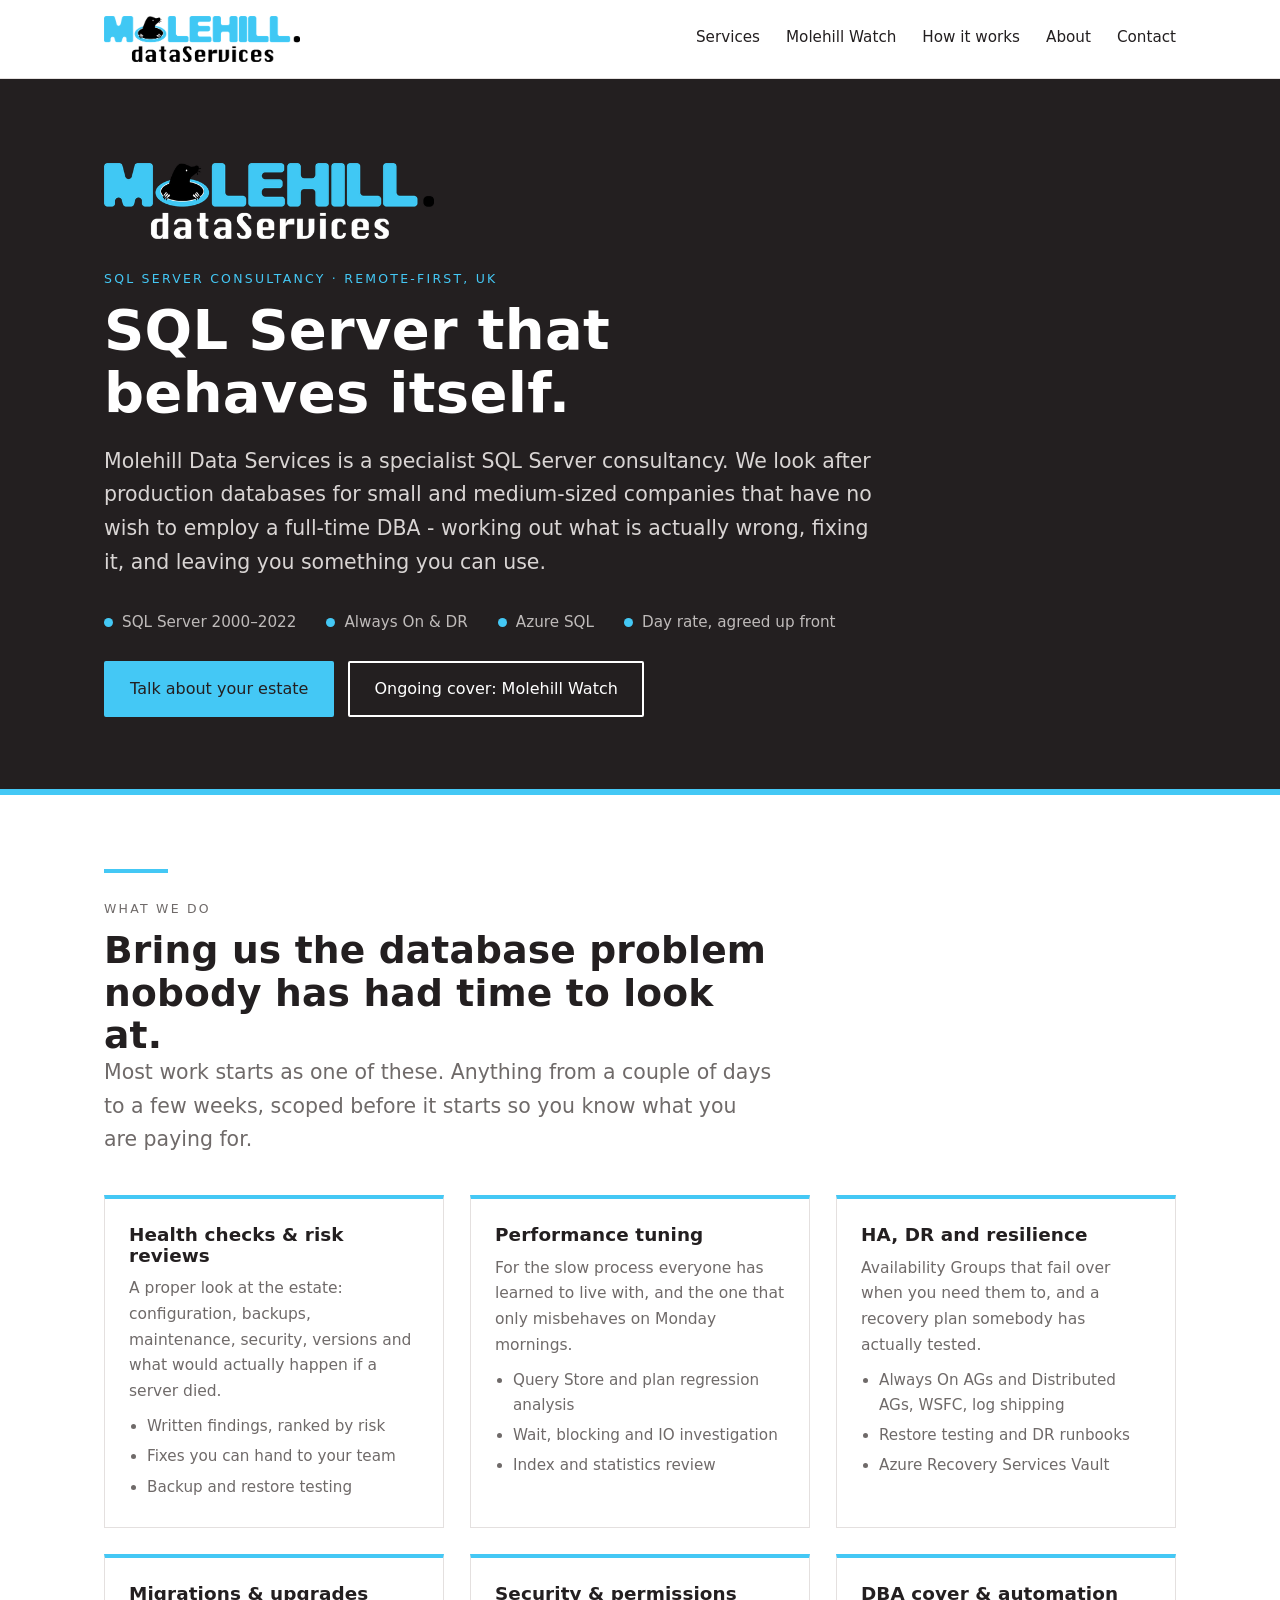
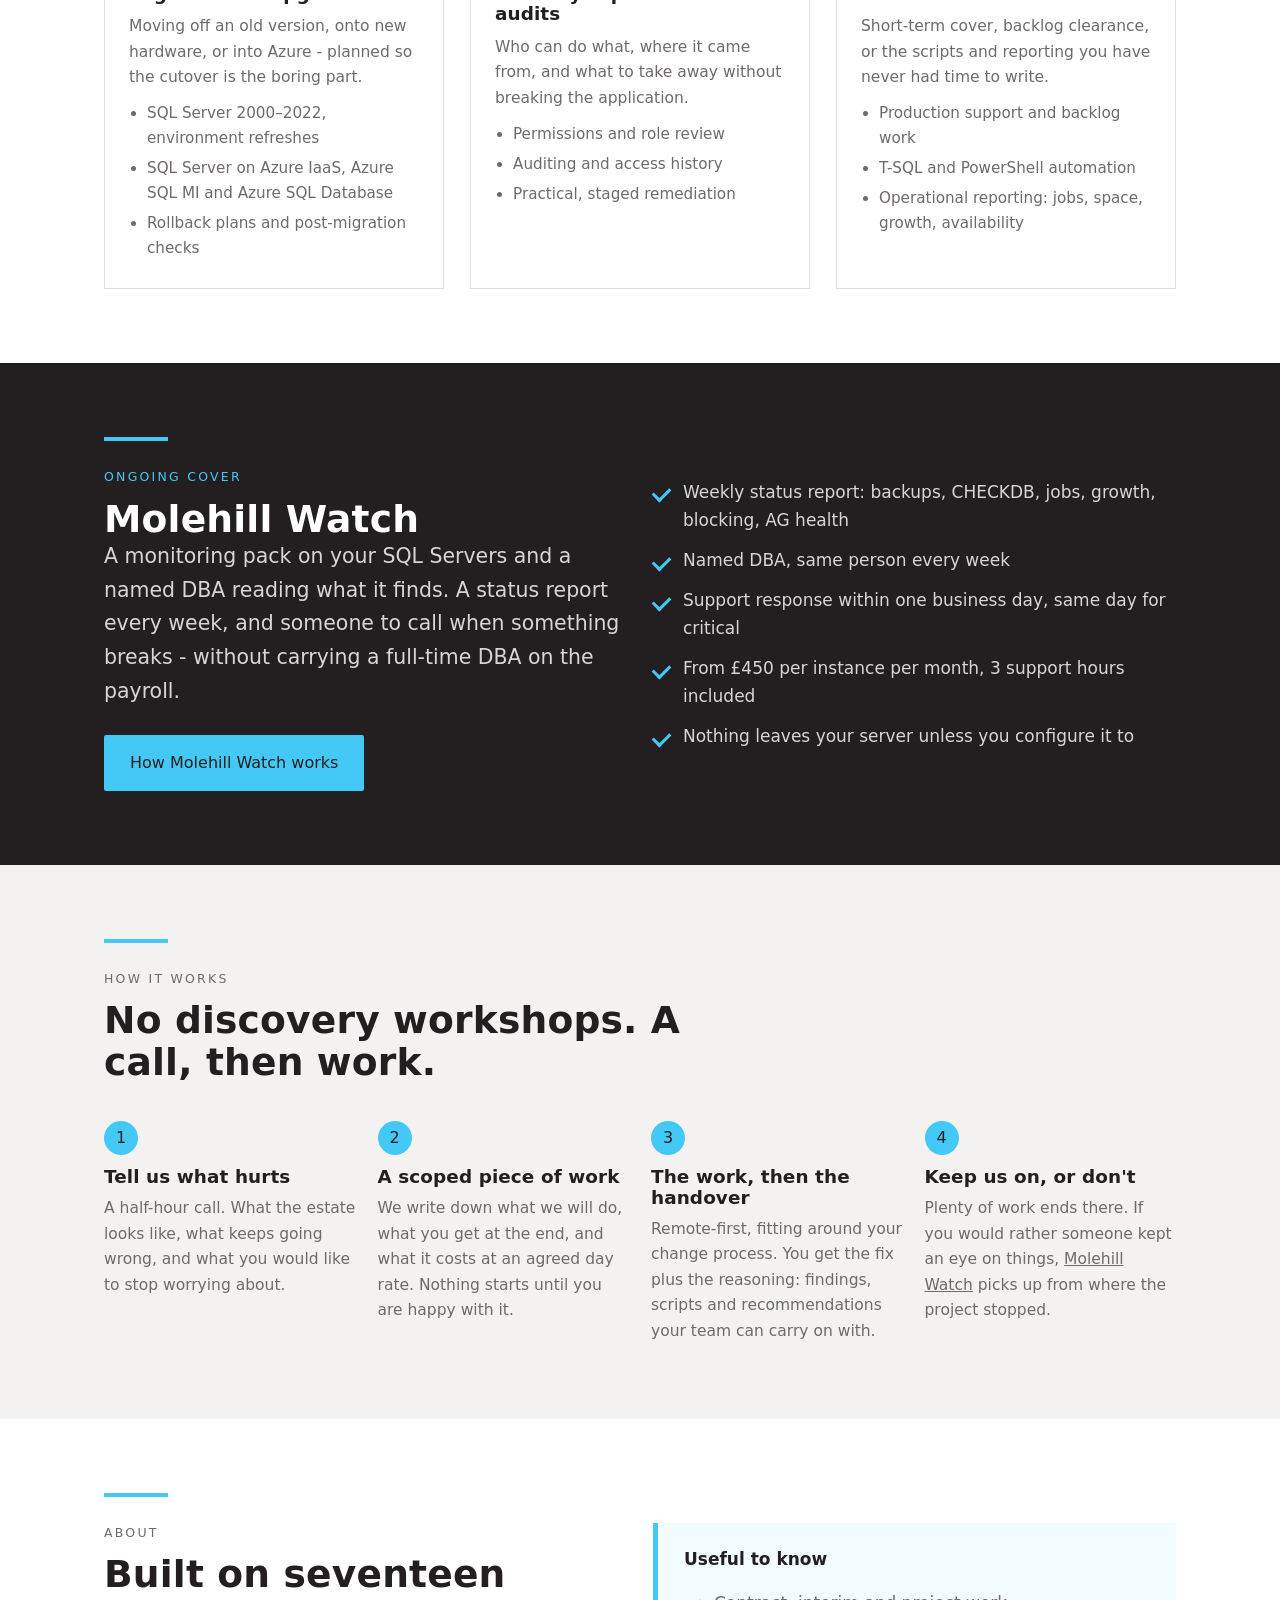
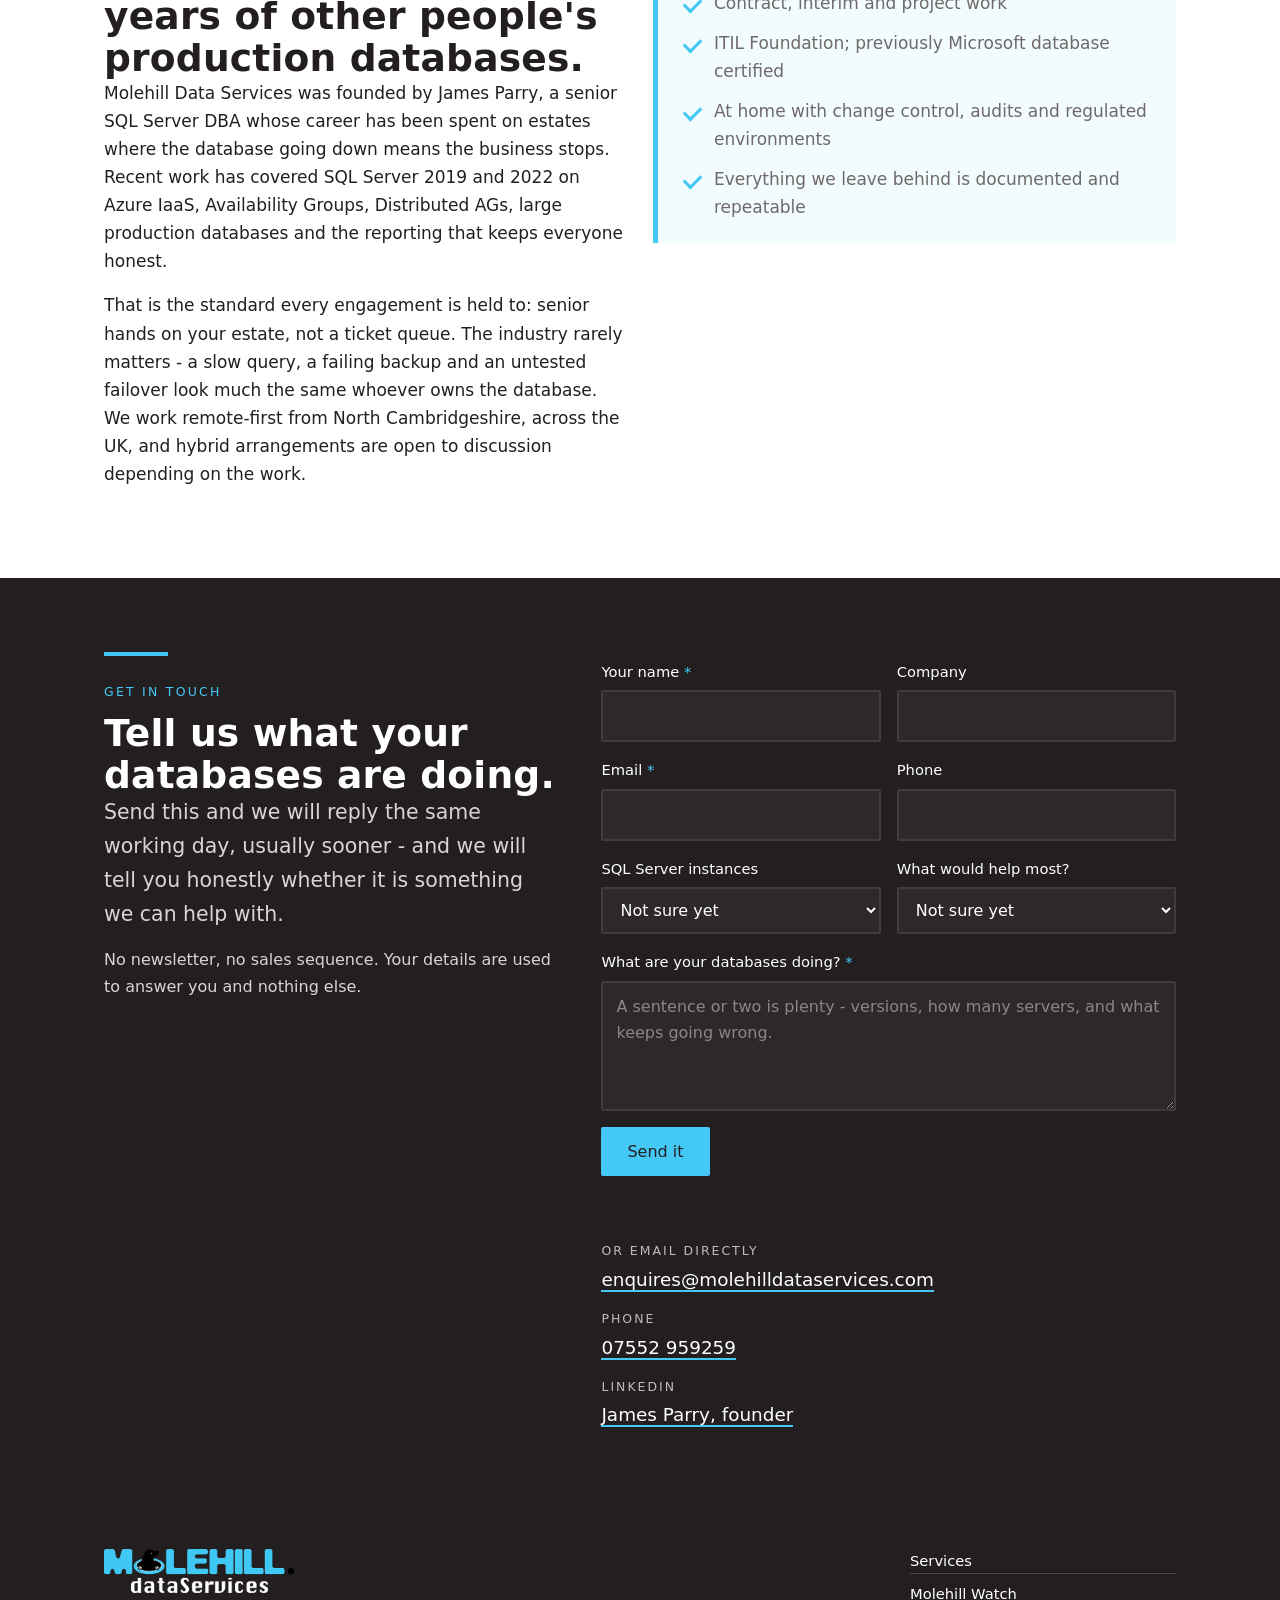
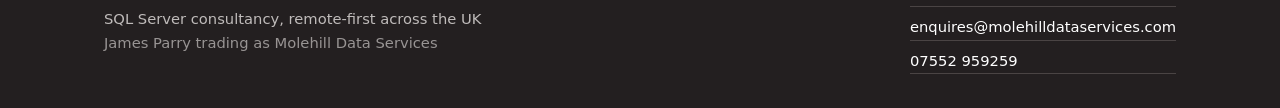
==== commit 2ab1efd7: "Site e-mail is enquires@molehilldataservices.com Nine places across the two pages and the form scrip" ====
--- a/Site/index.html
+++ b/Site/index.html
@@ -299,7 +299,7 @@
 
         <ul class="contact-list" style="margin-top:28px">
           <li><span class="k">Or email directly</span>
-              <a href="mailto:jay@jayparry.co.uk?subject=SQL%20Server%20consultancy%20enquiry">jay@jayparry.co.uk</a></li>
+              <a href="mailto:enquires@molehilldataservices.com?subject=SQL%20Server%20consultancy%20enquiry">enquires@molehilldataservices.com</a></li>
           <li><span class="k">Phone</span>
               <a href="tel:+447552959259">07552 959259</a></li>
           <li><span class="k">LinkedIn</span>
@@ -322,7 +322,7 @@
     <nav aria-label="Footer">
       <a href="index.html">Services</a>
       <a href="molehill-watch.html">Molehill Watch</a>
-      <a href="mailto:jay@jayparry.co.uk">jay@jayparry.co.uk</a>
+      <a href="mailto:enquires@molehilldataservices.com">enquires@molehilldataservices.com</a>
       <a href="tel:+447552959259">07552 959259</a>
     </nav>
   </div>
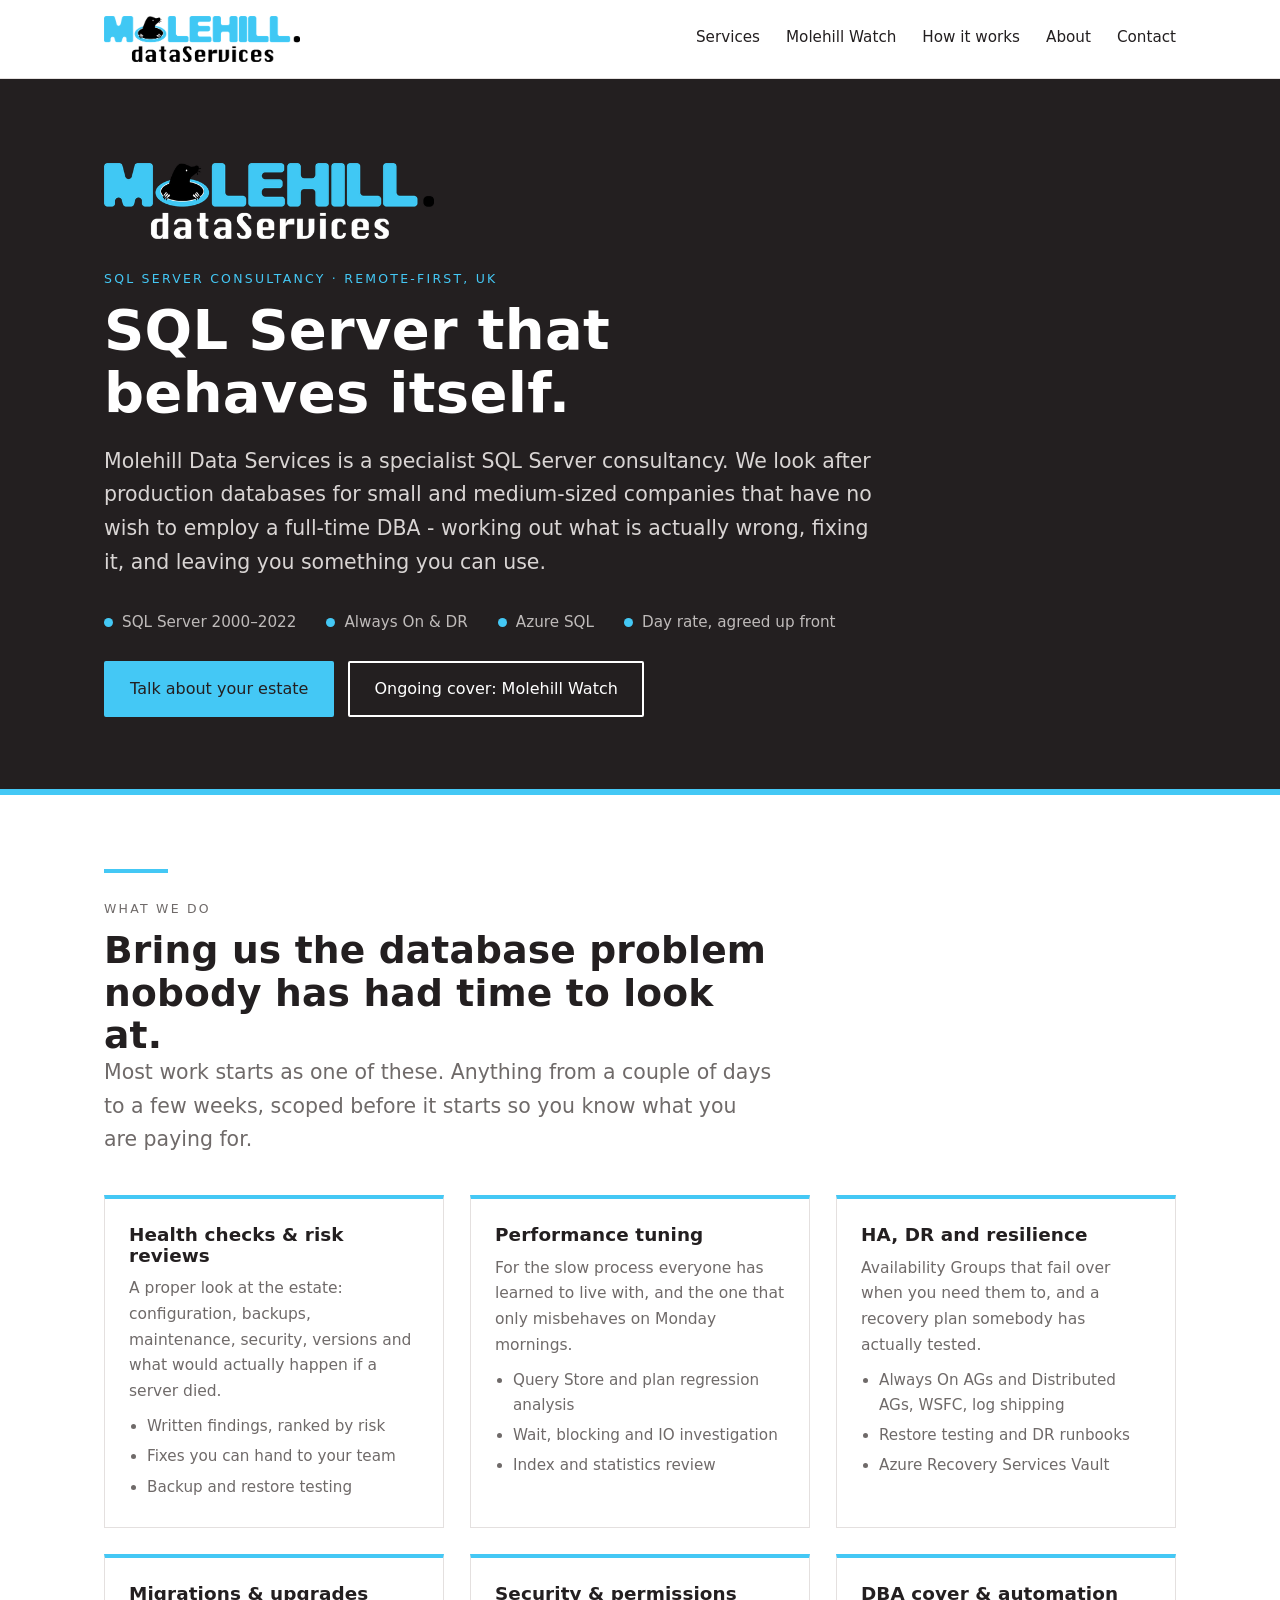
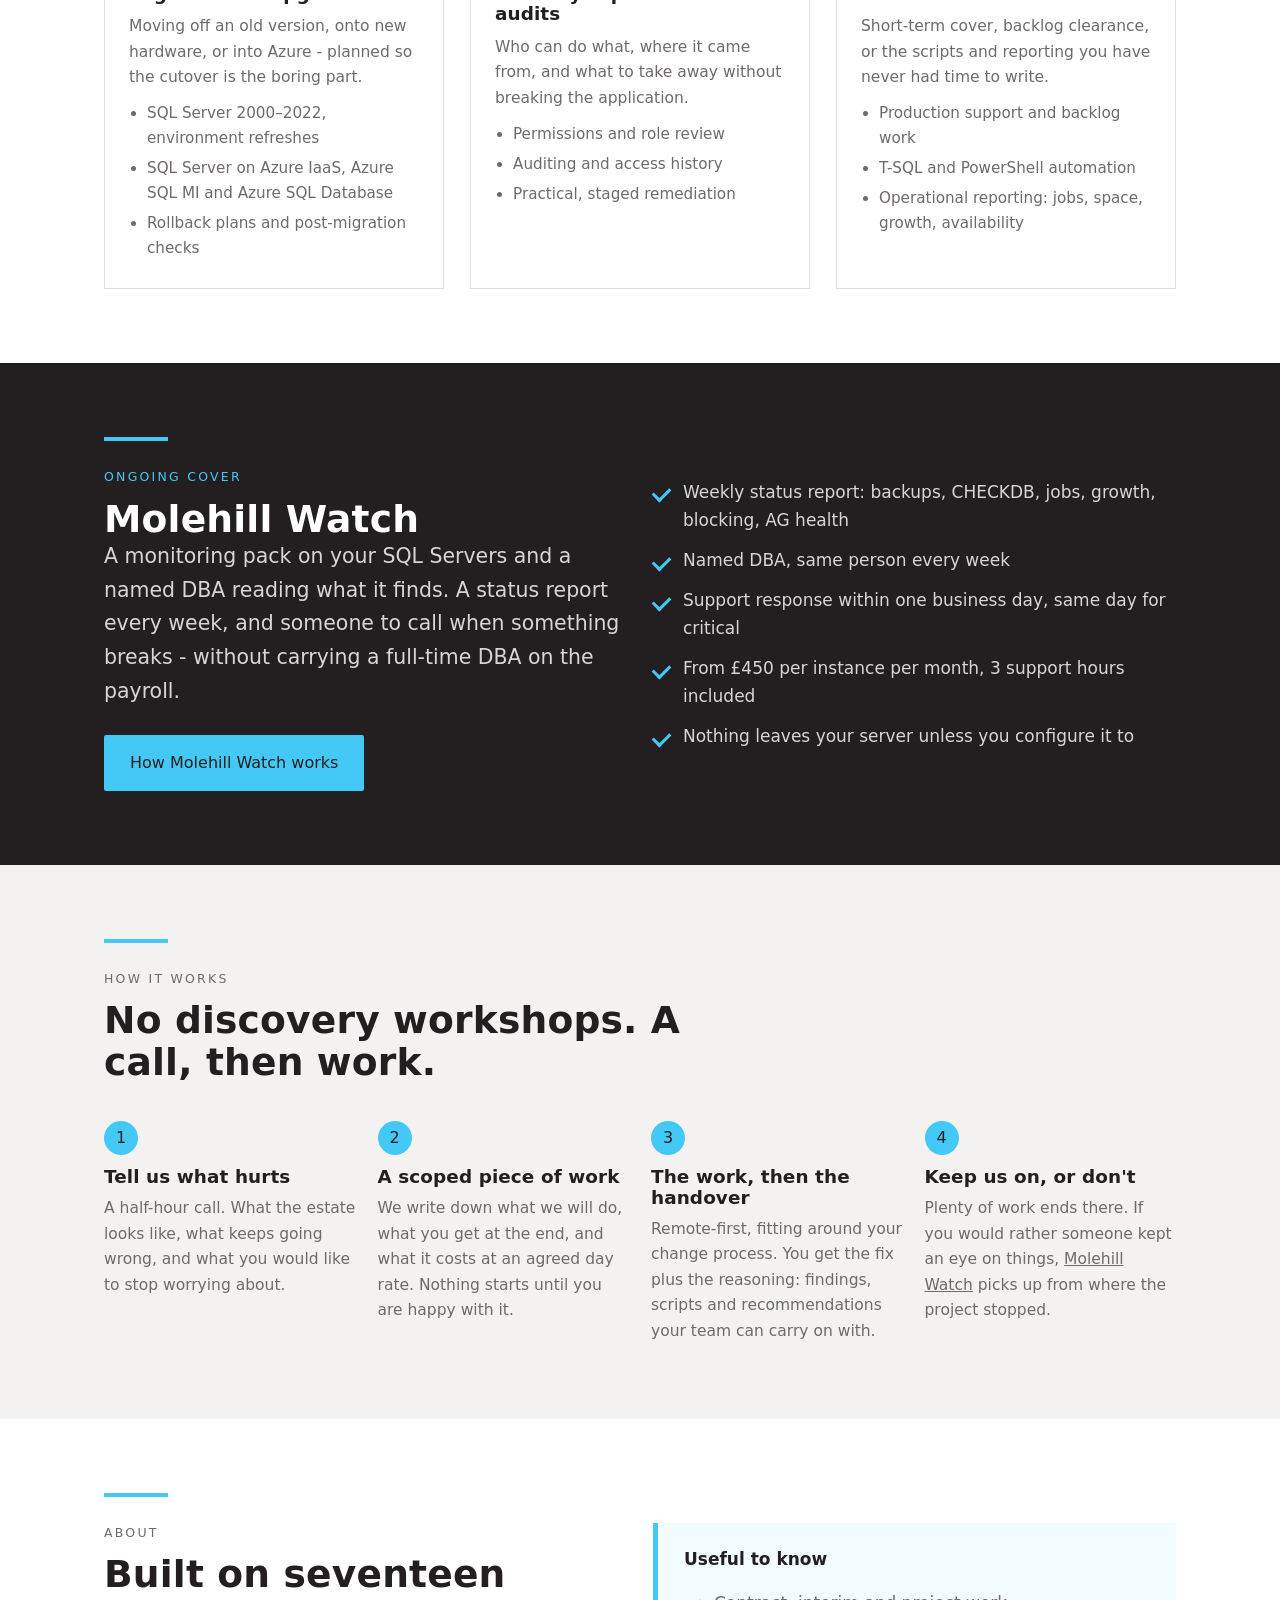
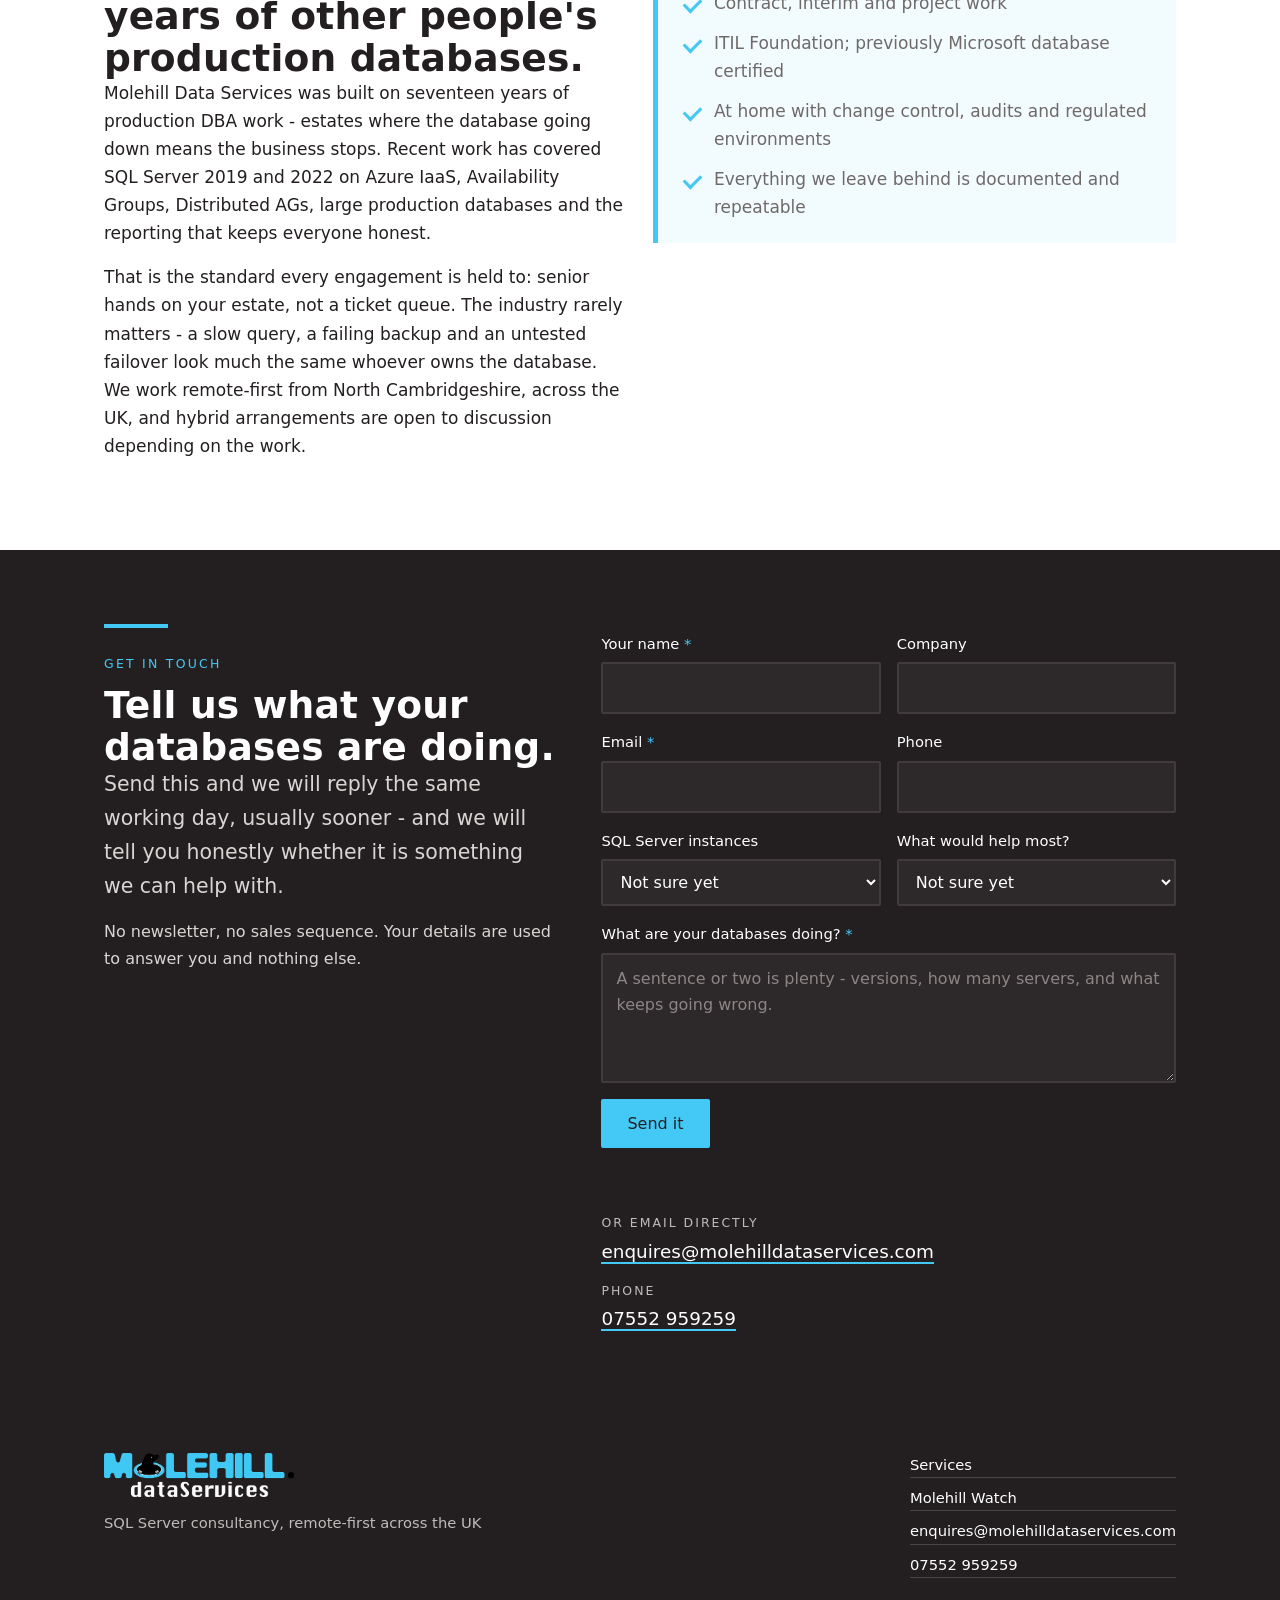
==== commit 03b2d87a: "No personal names on the site The about section credits seventeen years of production DBA work rathe" ====
--- a/Site/index.html
+++ b/Site/index.html
@@ -197,10 +197,10 @@
         <div class="rule"></div>
         <p class="eyebrow">About</p>
         <h2>Built on seventeen years of other people's production databases.</h2>
-        <p>Molehill Data Services was founded by James Parry, a senior SQL Server DBA whose career has
-           been spent on estates where the database going down means the business stops. Recent work
-           has covered SQL Server 2019 and 2022 on Azure IaaS, Availability Groups, Distributed AGs,
-           large production databases and the reporting that keeps everyone honest.</p>
+        <p>Molehill Data Services was built on seventeen years of production DBA work - estates where
+           the database going down means the business stops. Recent work has covered SQL Server 2019
+           and 2022 on Azure IaaS, Availability Groups, Distributed AGs, large production databases
+           and the reporting that keeps everyone honest.</p>
         <p>That is the standard every engagement is held to: senior hands on your estate, not a
            ticket queue. The industry rarely matters - a slow query, a failing backup and an
            untested failover look much the same whoever owns the database. We work remote-first
@@ -302,8 +302,6 @@
               <a href="mailto:enquires@molehilldataservices.com?subject=SQL%20Server%20consultancy%20enquiry">enquires@molehilldataservices.com</a></li>
           <li><span class="k">Phone</span>
               <a href="tel:+447552959259">07552 959259</a></li>
-          <li><span class="k">LinkedIn</span>
-              <a href="https://www.linkedin.com/in/jamesparrydba" rel="noopener">James Parry, founder</a></li>
         </ul>
       </div>
     </div>
@@ -316,8 +314,11 @@
   <div class="wrap">
     <div>
       <img src="assets/molehill-logo-dark.png" alt="Molehill. dataServices" />
-      <p>SQL Server consultancy, remote-first across the UK<br />
-         <span style="opacity:.75">James Parry trading as Molehill Data Services</span></p>
+      <p>SQL Server consultancy, remote-first across the UK</p>
+      <!-- Trading disclosure goes here. A limited company needs its registered name, number and
+           registered office; a sole trader needs the proprietor's name and an address for service.
+           e.g. <p class="legal">Molehill Data Services Ltd, registered in England and Wales no. 00000000.
+                Registered office: ...</p> -->
     </div>
     <nav aria-label="Footer">
       <a href="index.html">Services</a>
--- a/Site/assets/molehill.css
+++ b/Site/assets/molehill.css
@@ -198,3 +198,4 @@
 .hp{position:absolute;left:-9999px;width:1px;height:1px;overflow:hidden}
 .contact-split{display:grid;gap:40px 46px;grid-template-columns:minmax(0,.88fr) minmax(0,1.12fr);align-items:start}
 @media (max-width:820px){.contact-split{grid-template-columns:1fr}}
+.site-foot .legal{margin-top:10px;font-size:.82rem;color:#8C8686;max-width:52ch}
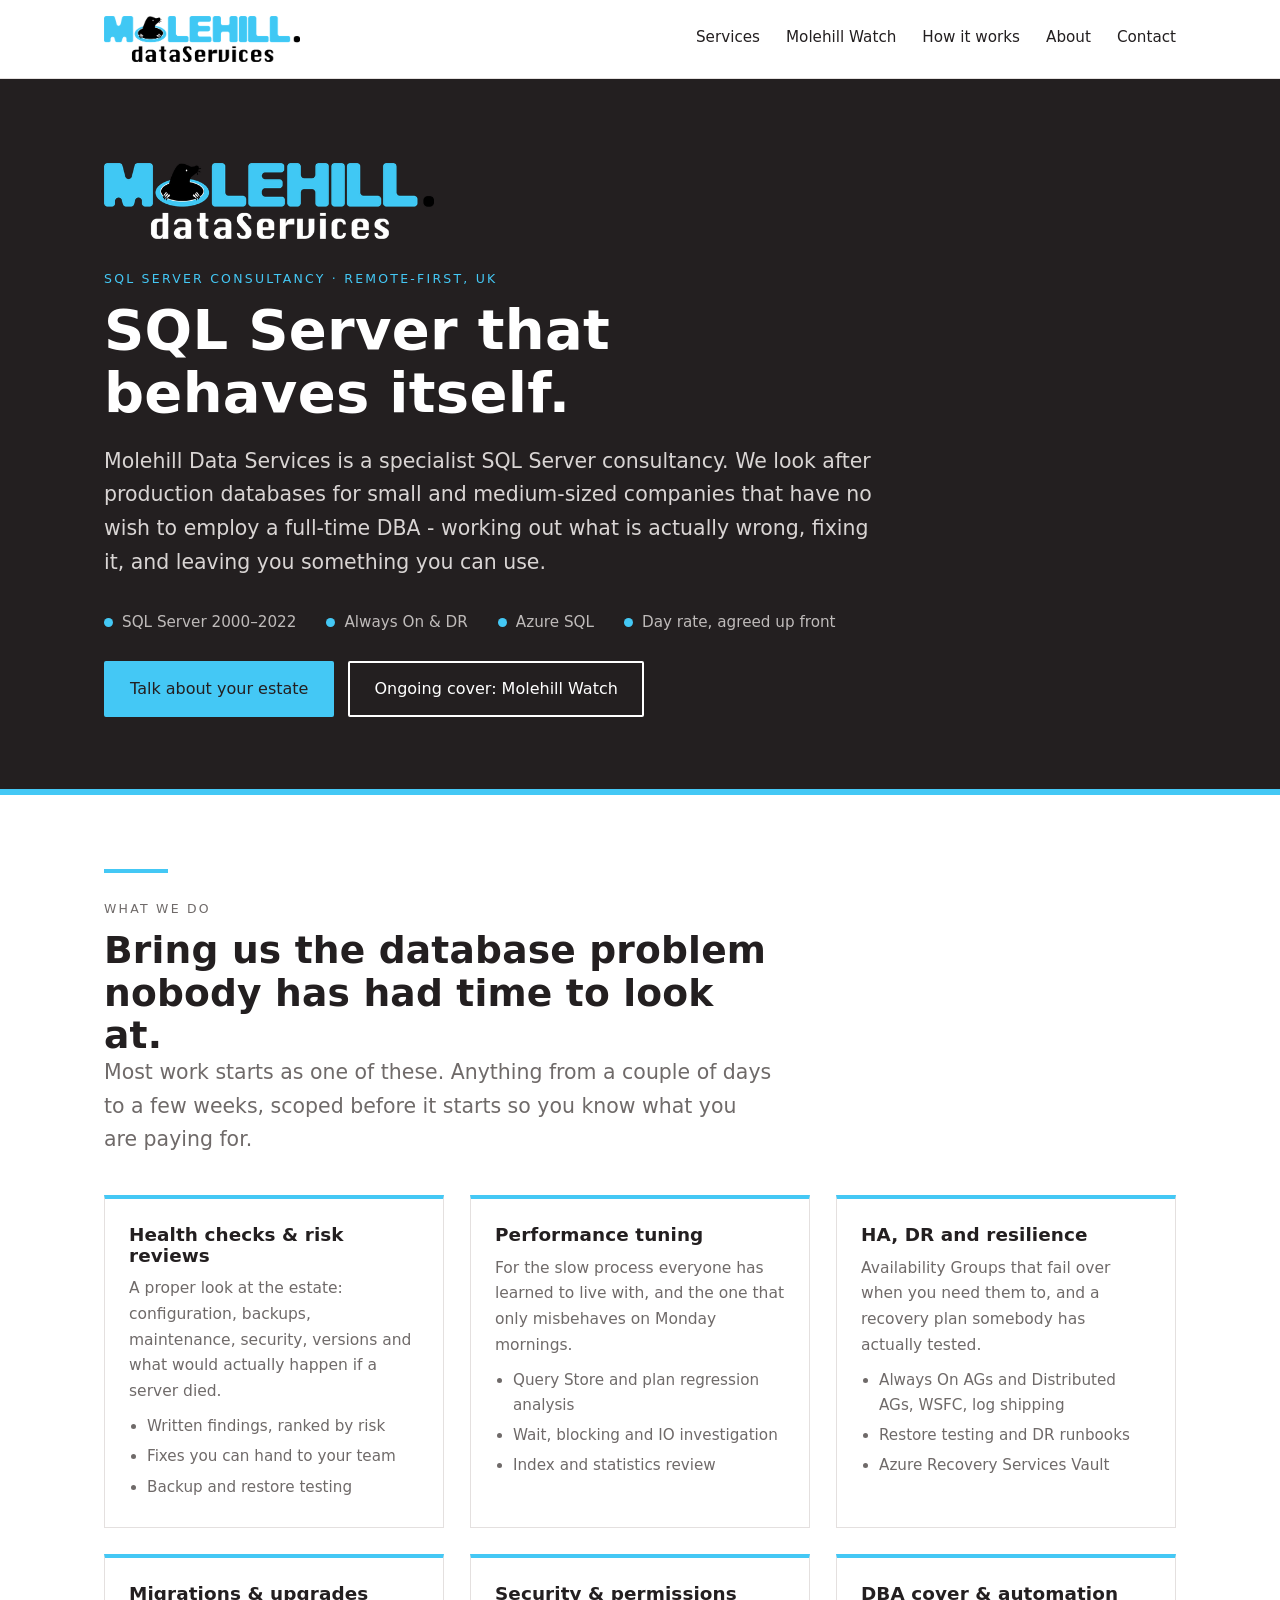
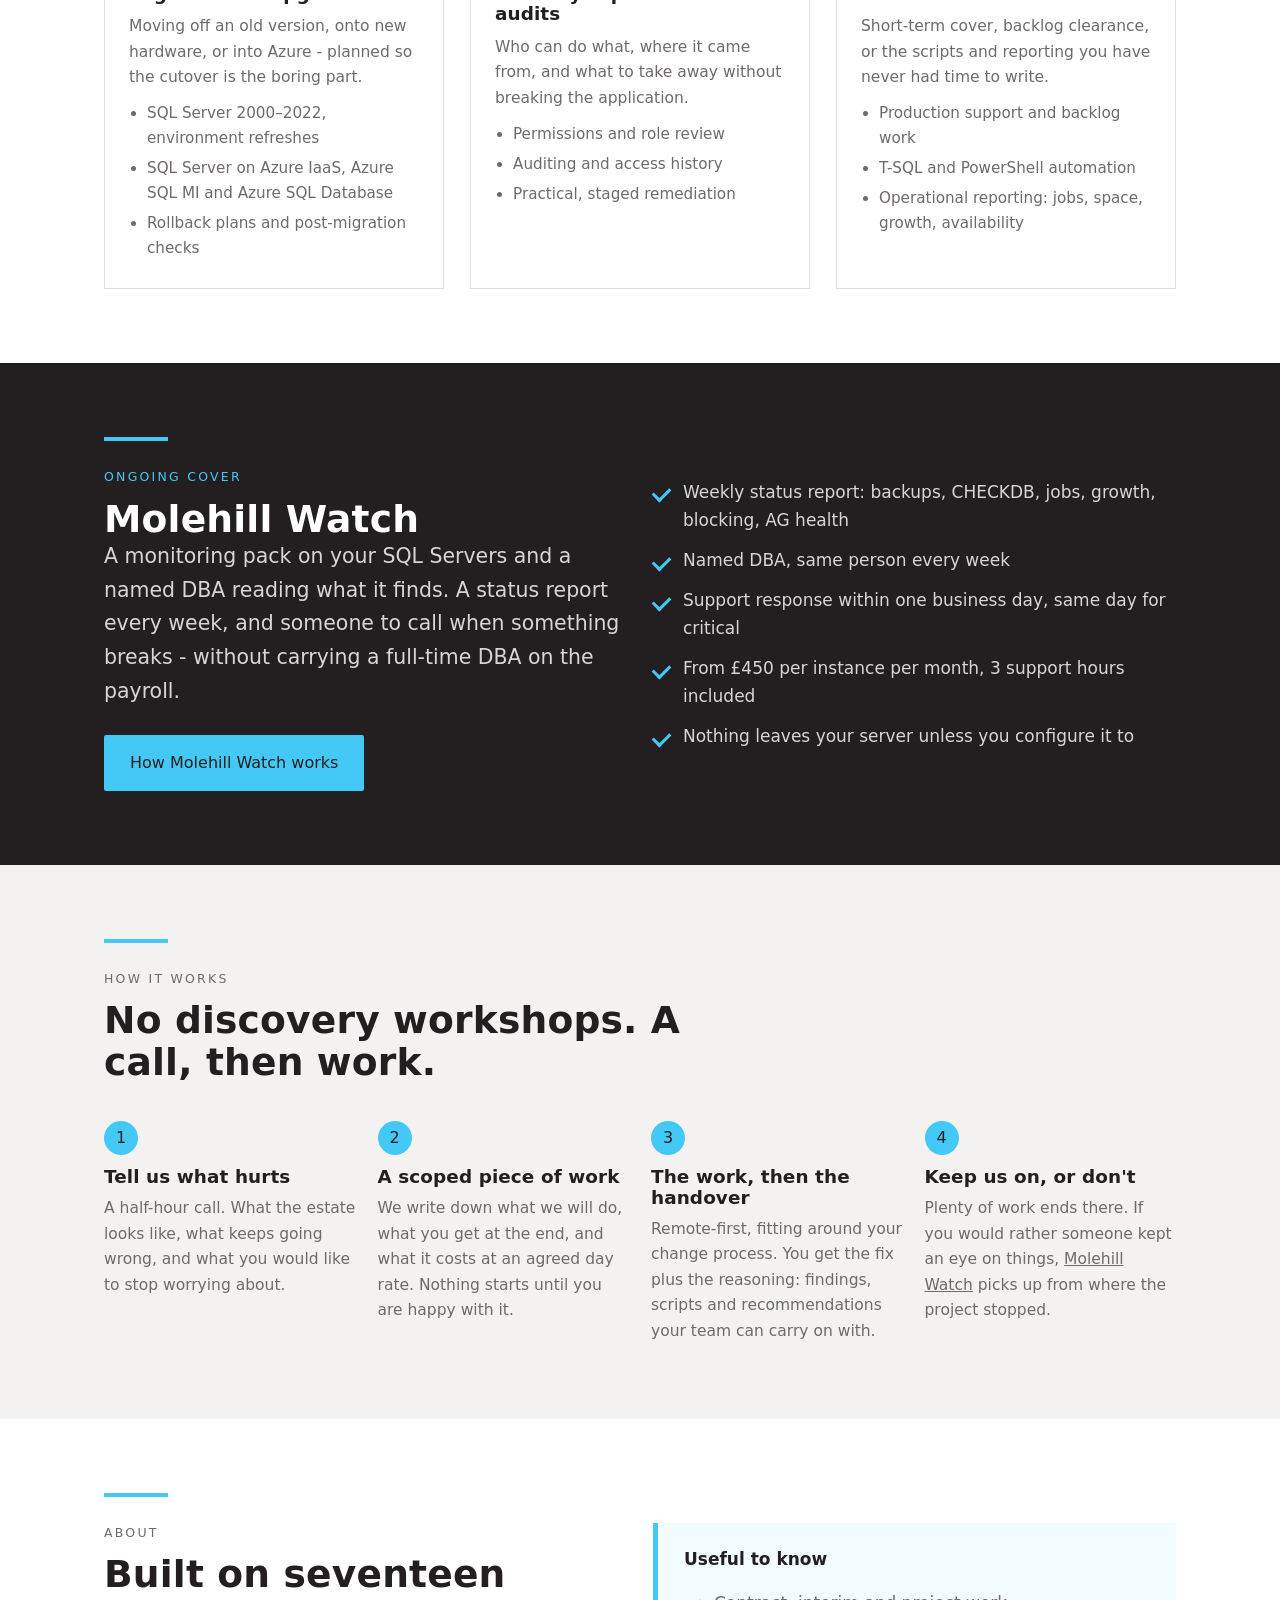
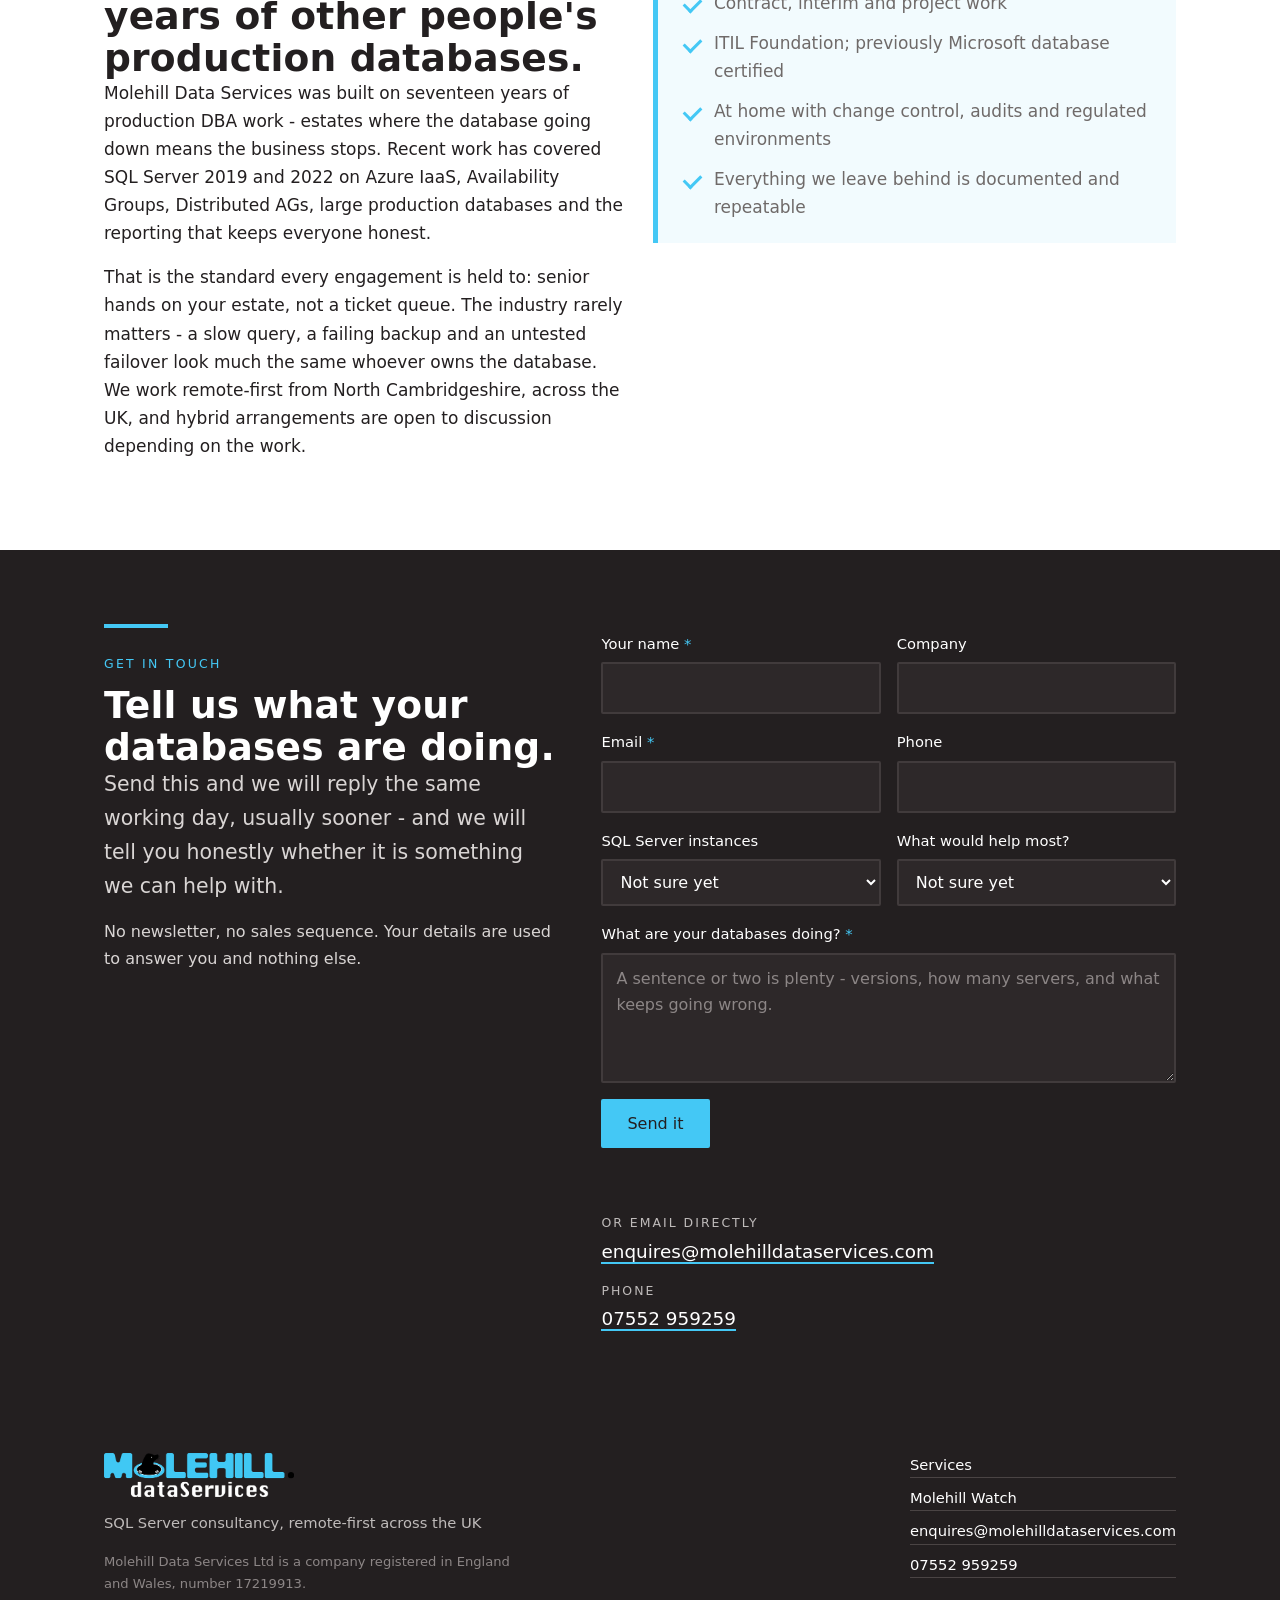
==== commit a7f6bdb8: "Company details on invoices and in the site footers Invoices now carry the line a limited company ow" ====
--- a/Site/index.html
+++ b/Site/index.html
@@ -315,10 +315,10 @@
     <div>
       <img src="assets/molehill-logo-dark.png" alt="Molehill. dataServices" />
       <p>SQL Server consultancy, remote-first across the UK</p>
-      <!-- Trading disclosure goes here. A limited company needs its registered name, number and
-           registered office; a sole trader needs the proprietor's name and an address for service.
-           e.g. <p class="legal">Molehill Data Services Ltd, registered in England and Wales no. 00000000.
-                Registered office: ...</p> -->
+      <p class="legal">Molehill Data Services Ltd is a company registered in England and Wales,
+         number 17219913.</p>
+      <!-- When the registered office moves off a private address, add it here:
+           " Registered office: 1 Example Street, Town PE1 1AA." -->
     </div>
     <nav aria-label="Footer">
       <a href="index.html">Services</a>
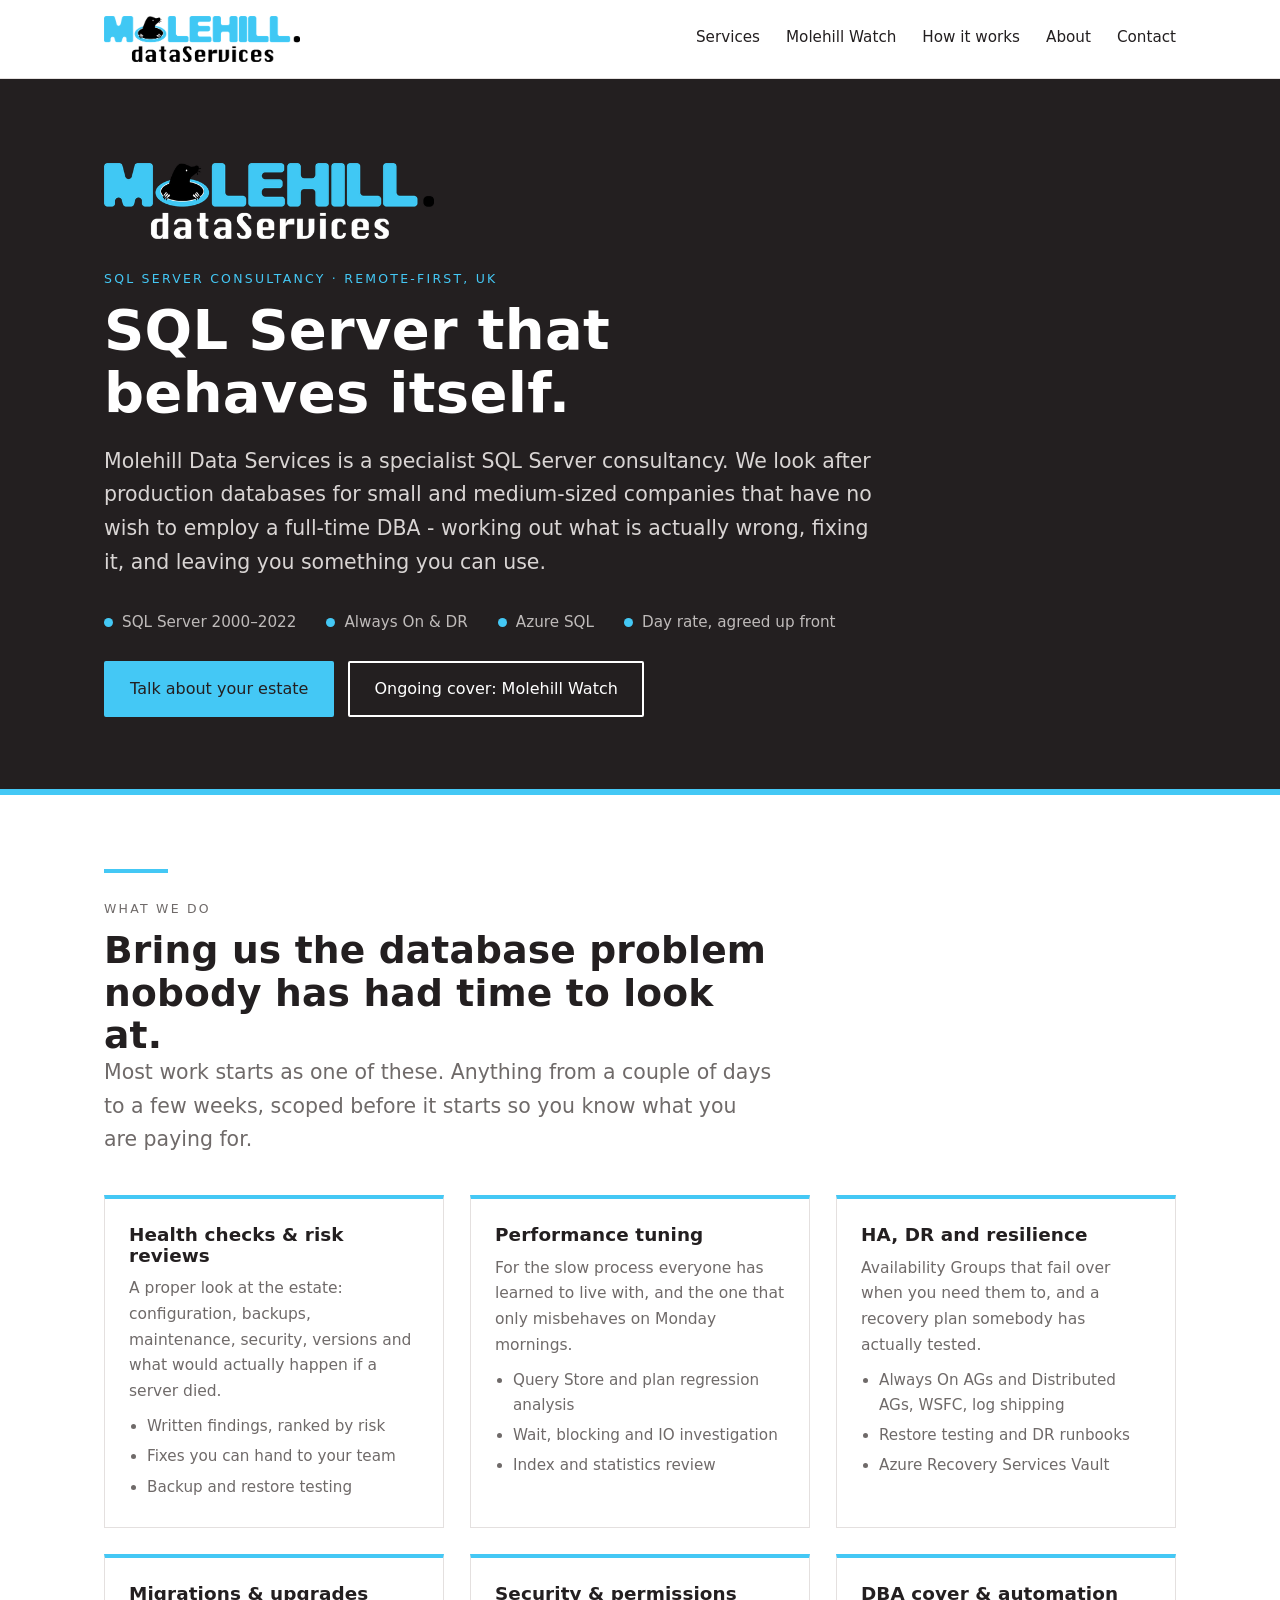
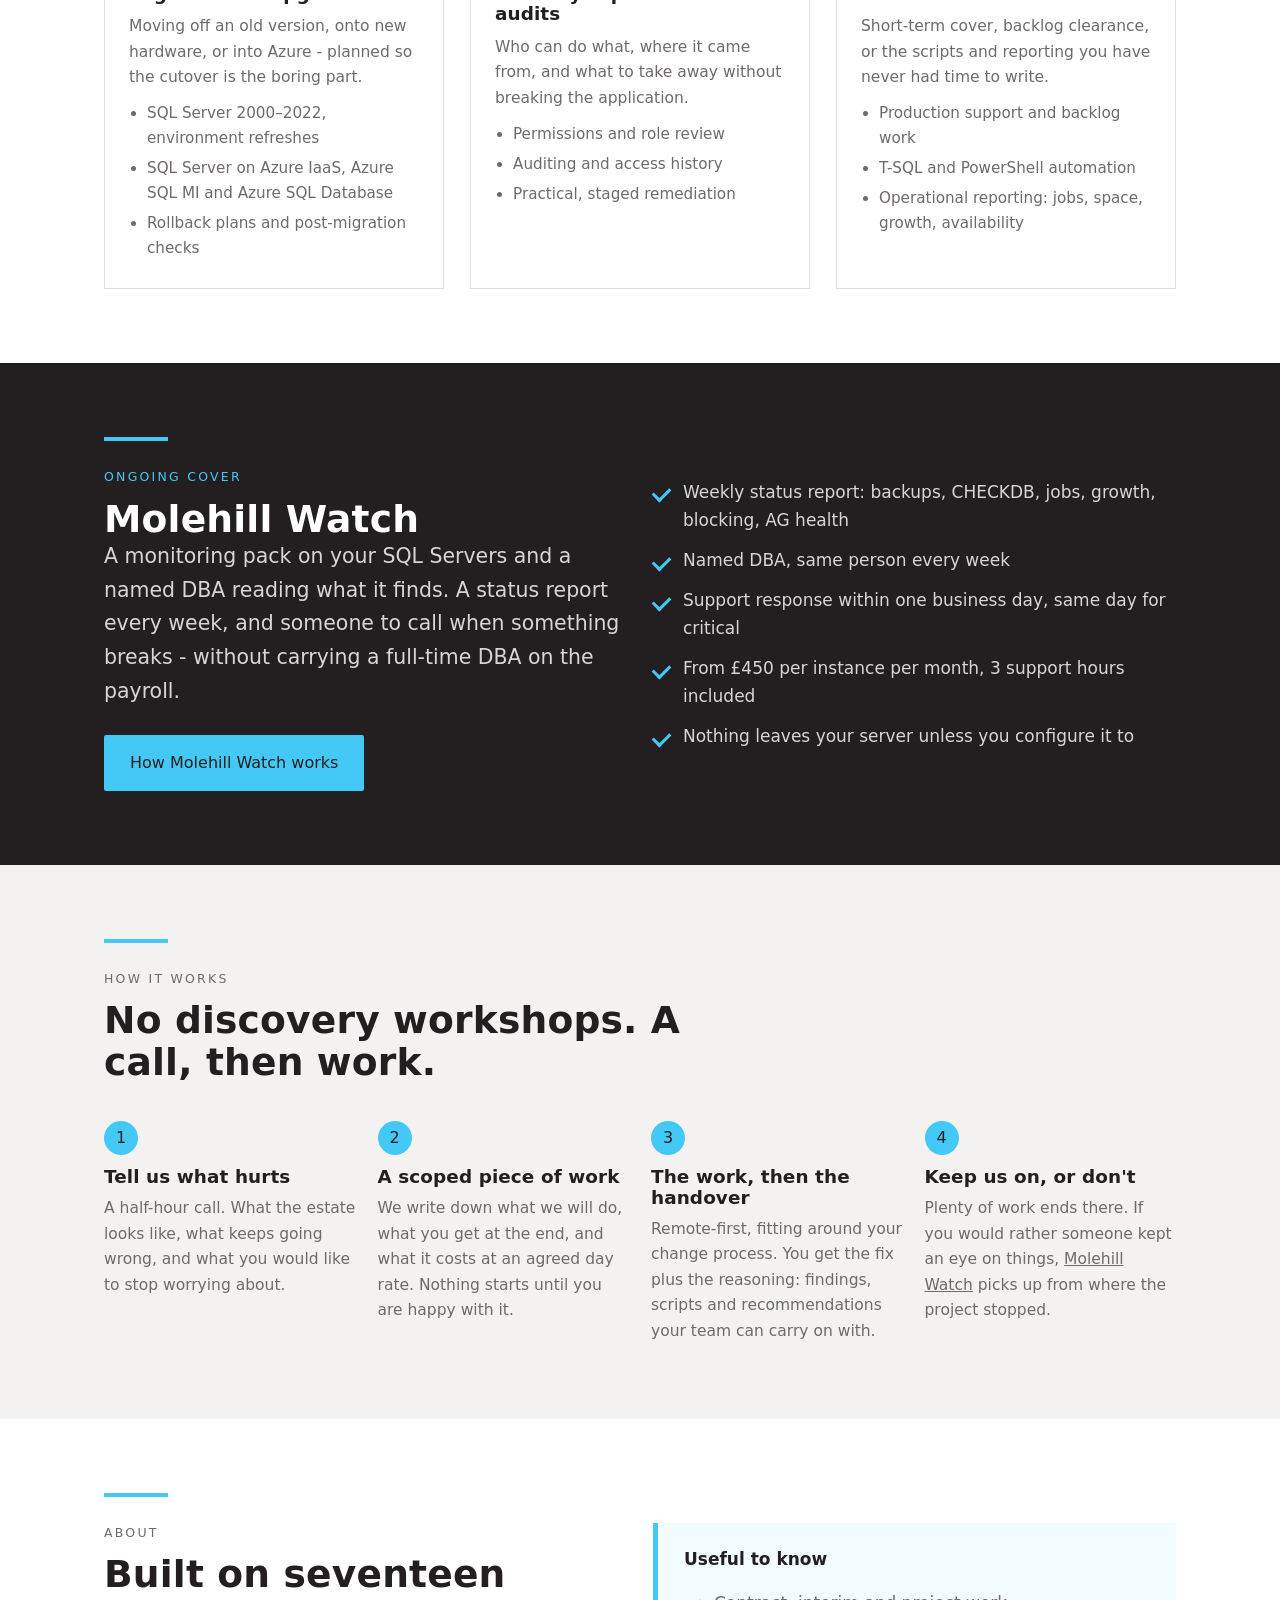
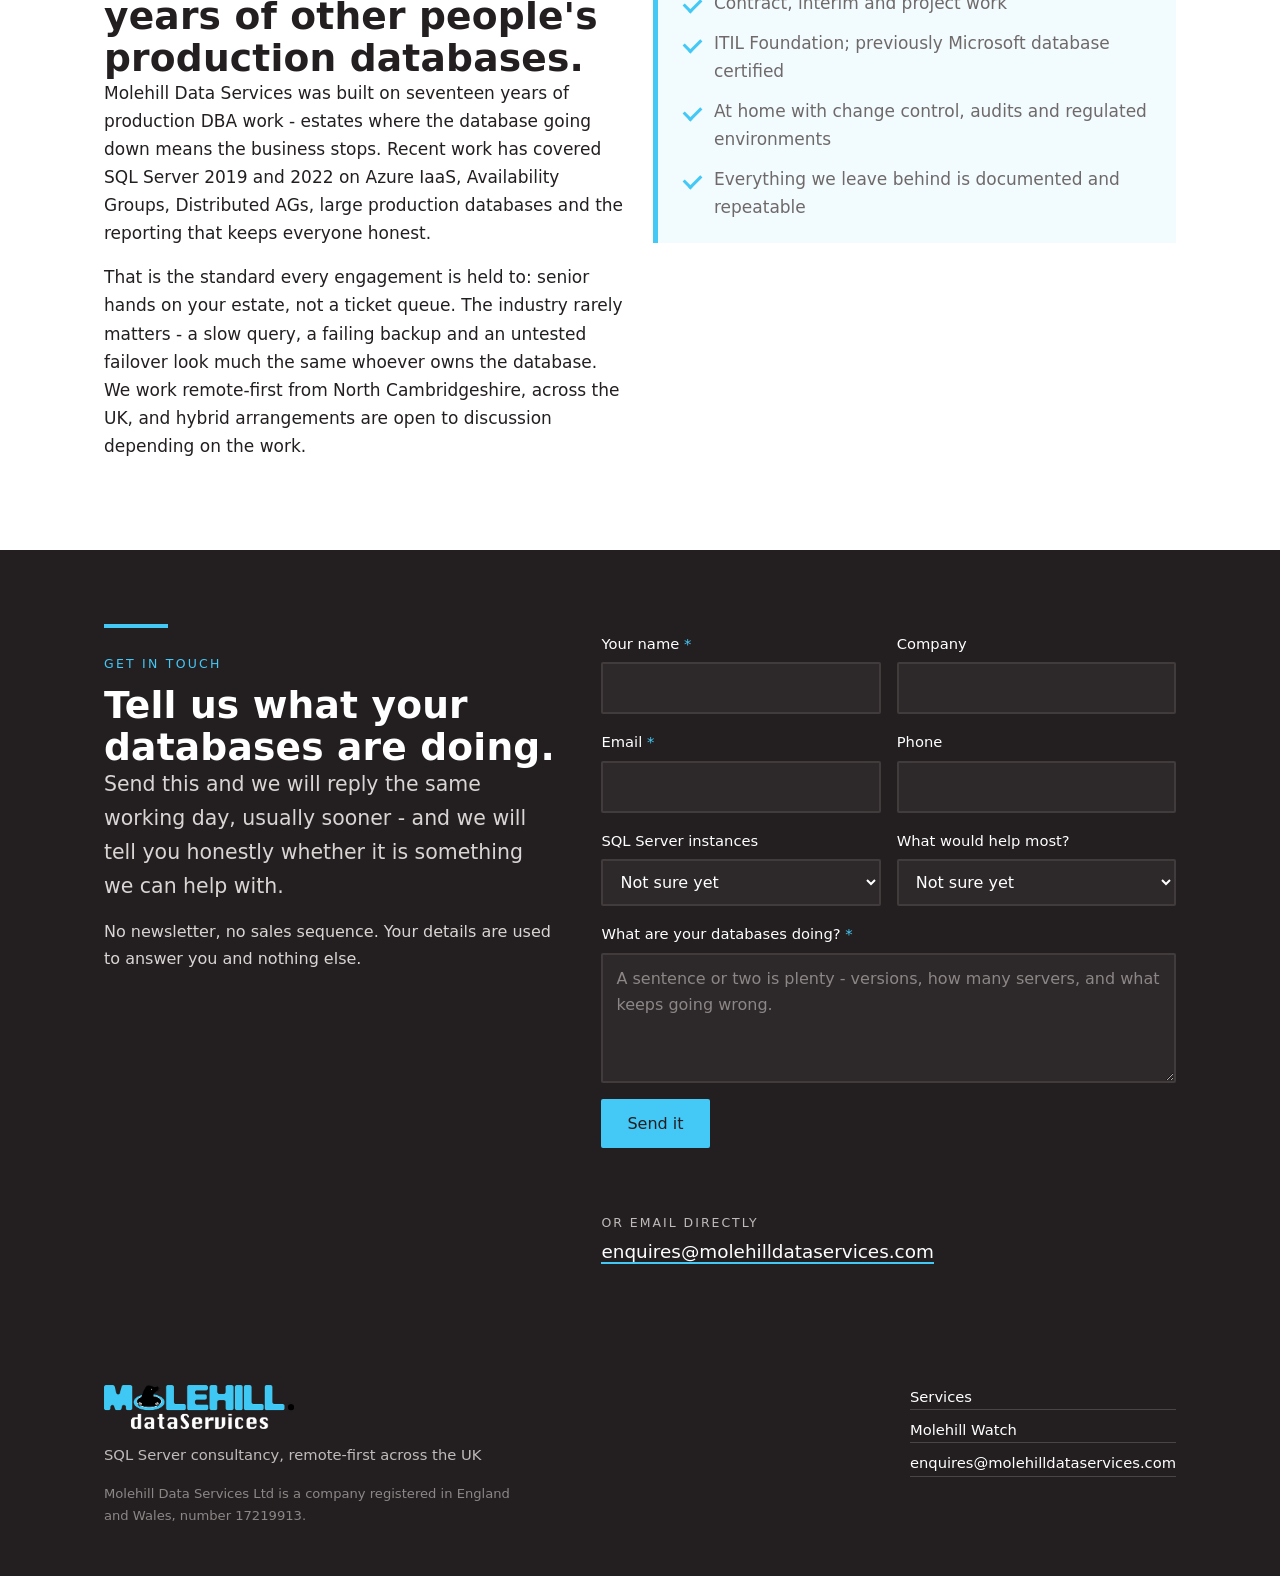
==== commit d265a5c8: "No phone number on the site Enquiries come through the form or the e-mail address. The number is gon" ====
--- a/Site/index.html
+++ b/Site/index.html
@@ -300,8 +300,6 @@
         <ul class="contact-list" style="margin-top:28px">
           <li><span class="k">Or email directly</span>
               <a href="mailto:enquires@molehilldataservices.com?subject=SQL%20Server%20consultancy%20enquiry">enquires@molehilldataservices.com</a></li>
-          <li><span class="k">Phone</span>
-              <a href="tel:+447552959259">07552 959259</a></li>
         </ul>
       </div>
     </div>
@@ -324,7 +322,6 @@
       <a href="index.html">Services</a>
       <a href="molehill-watch.html">Molehill Watch</a>
       <a href="mailto:enquires@molehilldataservices.com">enquires@molehilldataservices.com</a>
-      <a href="tel:+447552959259">07552 959259</a>
     </nav>
   </div>
 </footer>
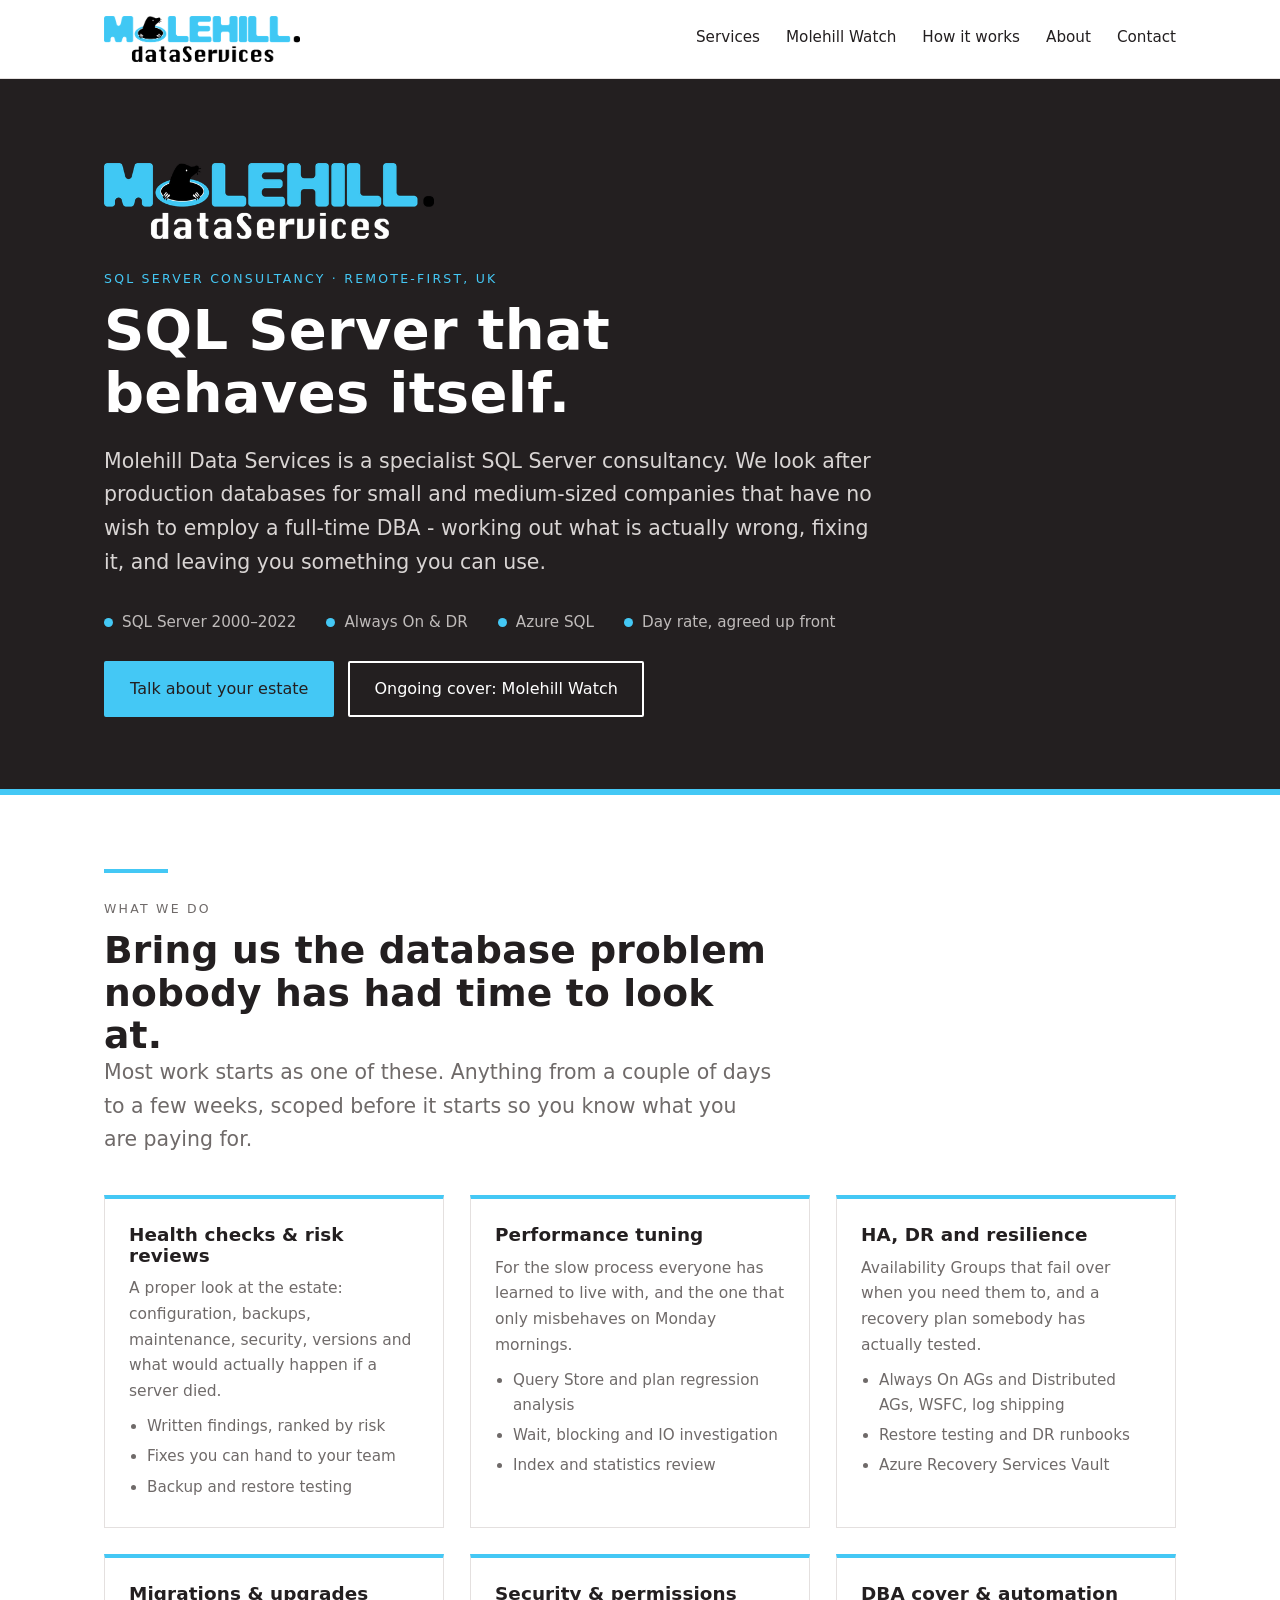
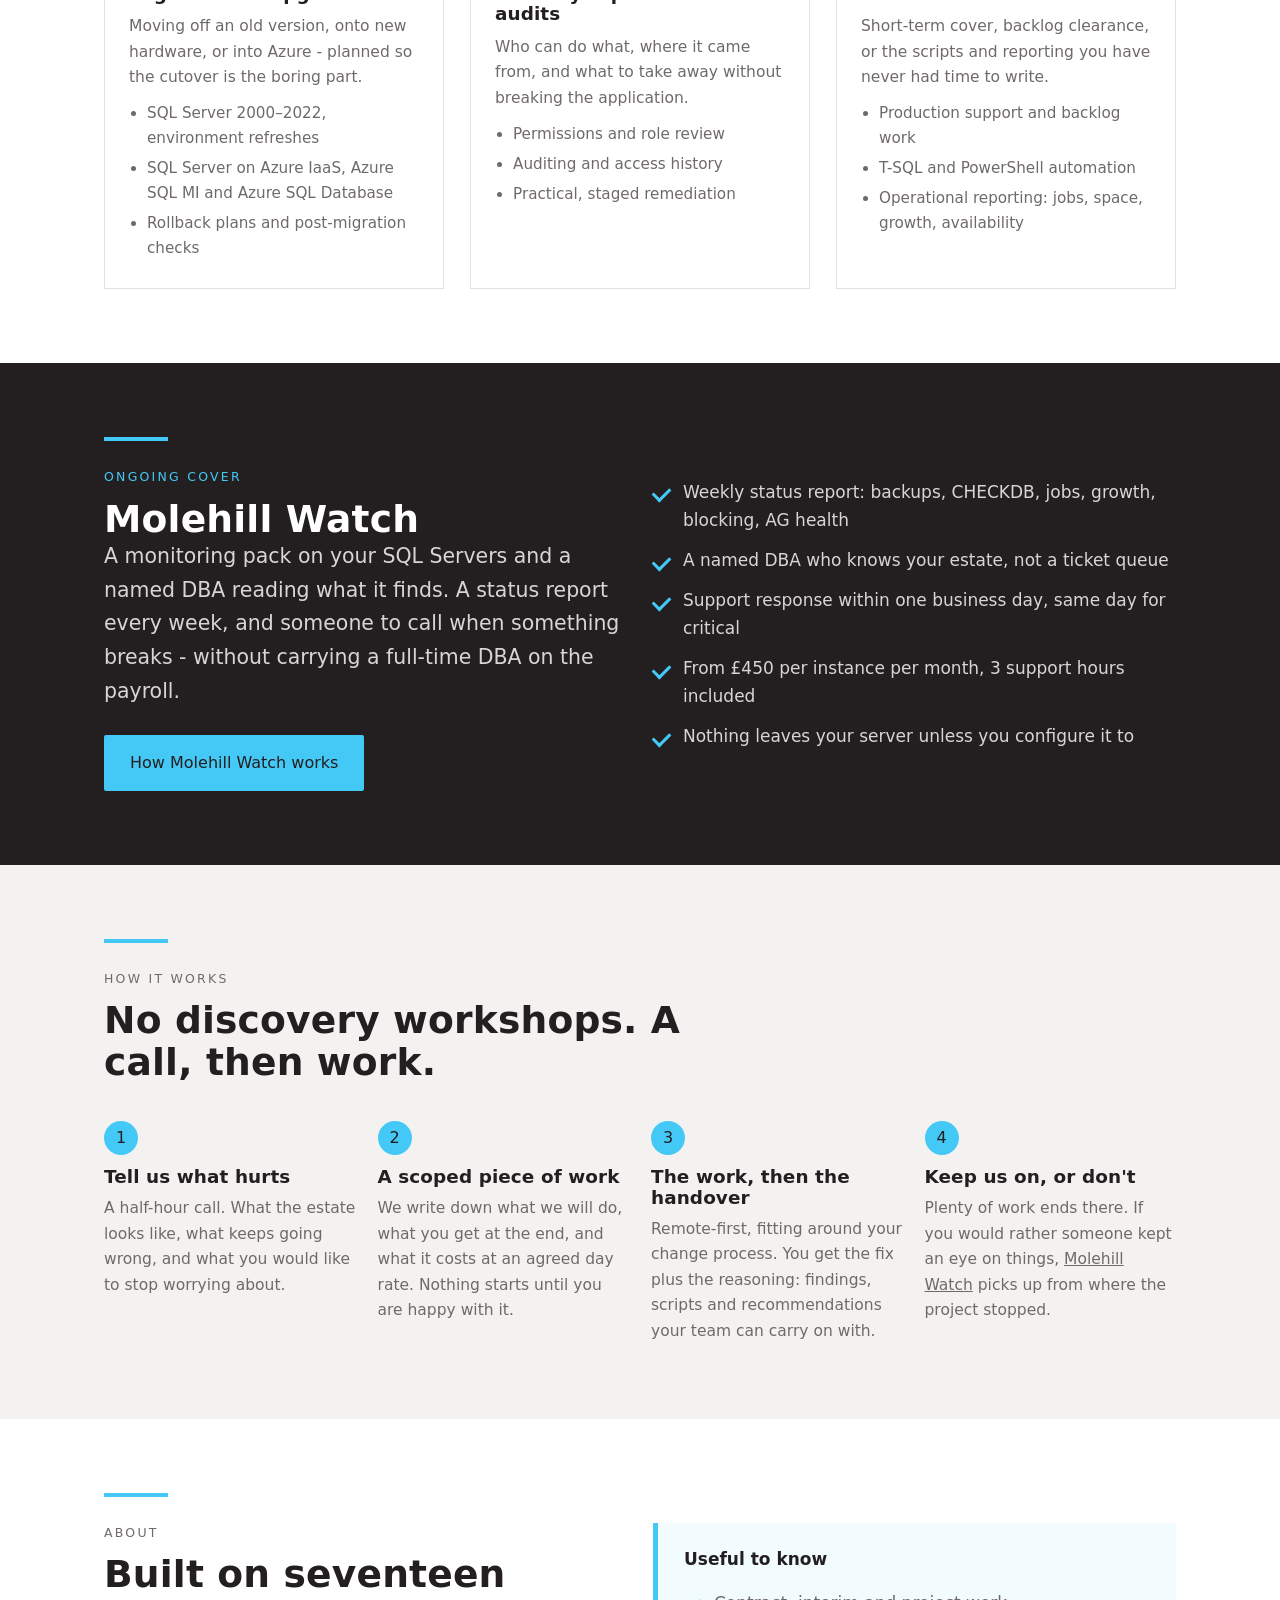
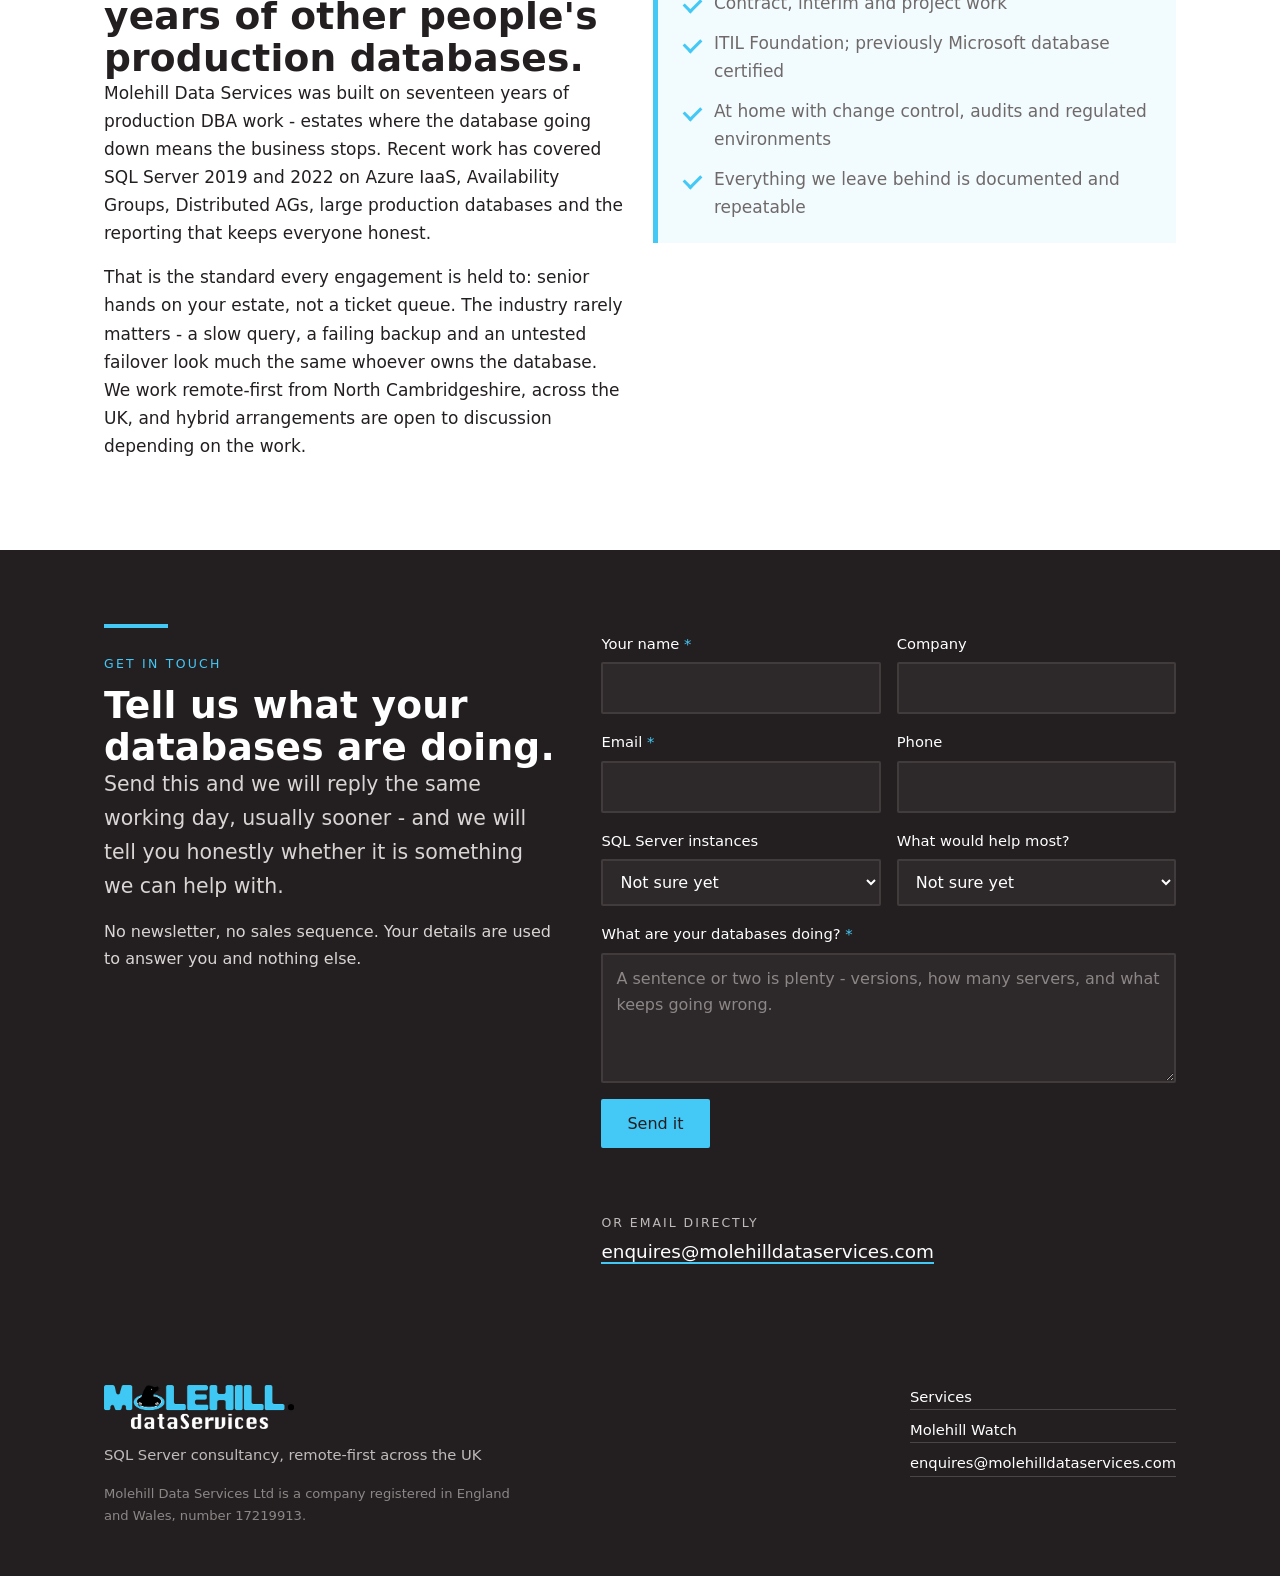
==== commit 4b92f167: "Promise named ownership, not the same face forever "Named DBA, same person every week" is a promise " ====
--- a/Site/index.html
+++ b/Site/index.html
@@ -148,7 +148,7 @@
       <div>
         <ul class="ticks" style="grid-template-columns:1fr">
           <li>Weekly status report: backups, CHECKDB, jobs, growth, blocking, AG health</li>
-          <li>Named DBA, same person every week</li>
+          <li>A named DBA who knows your estate, not a ticket queue</li>
           <li>Support response within one business day, same day for critical</li>
           <li>From &pound;450 per instance per month, 3 support hours included</li>
           <li>Nothing leaves your server unless you configure it to</li>
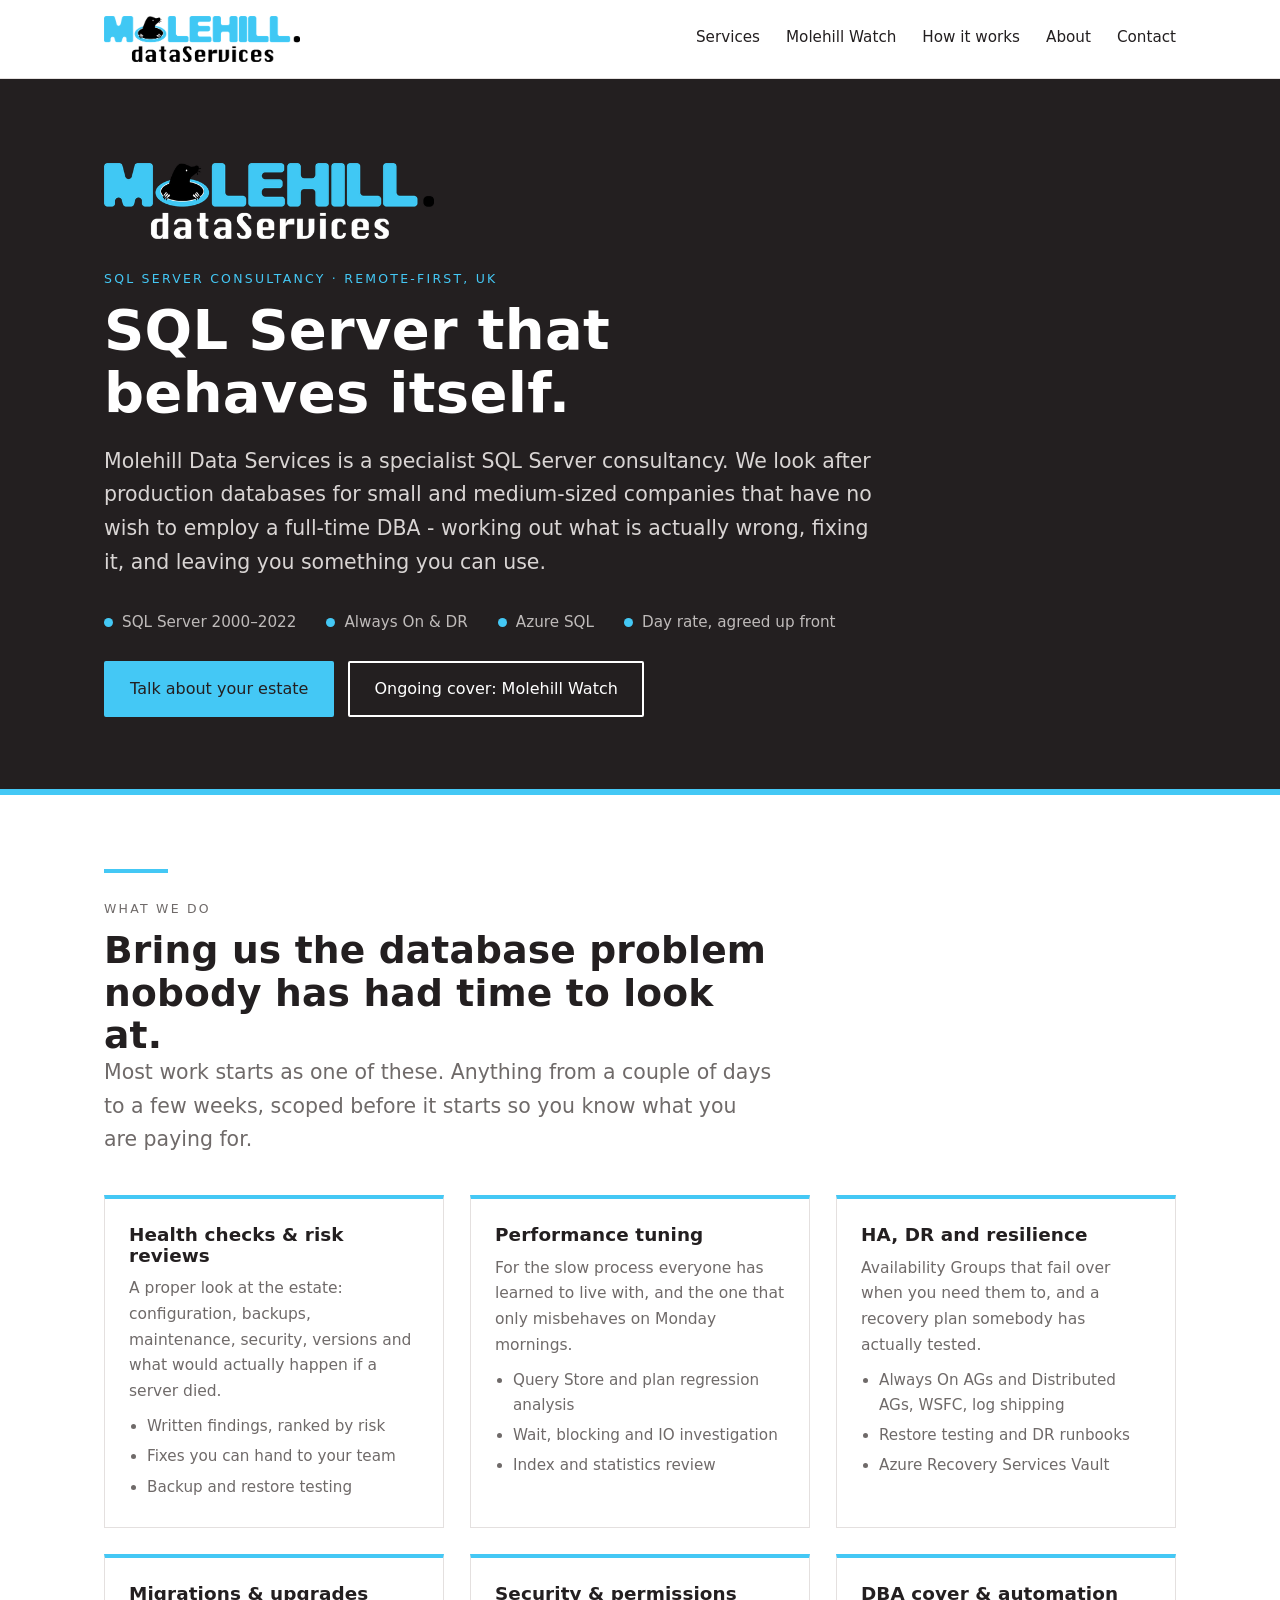
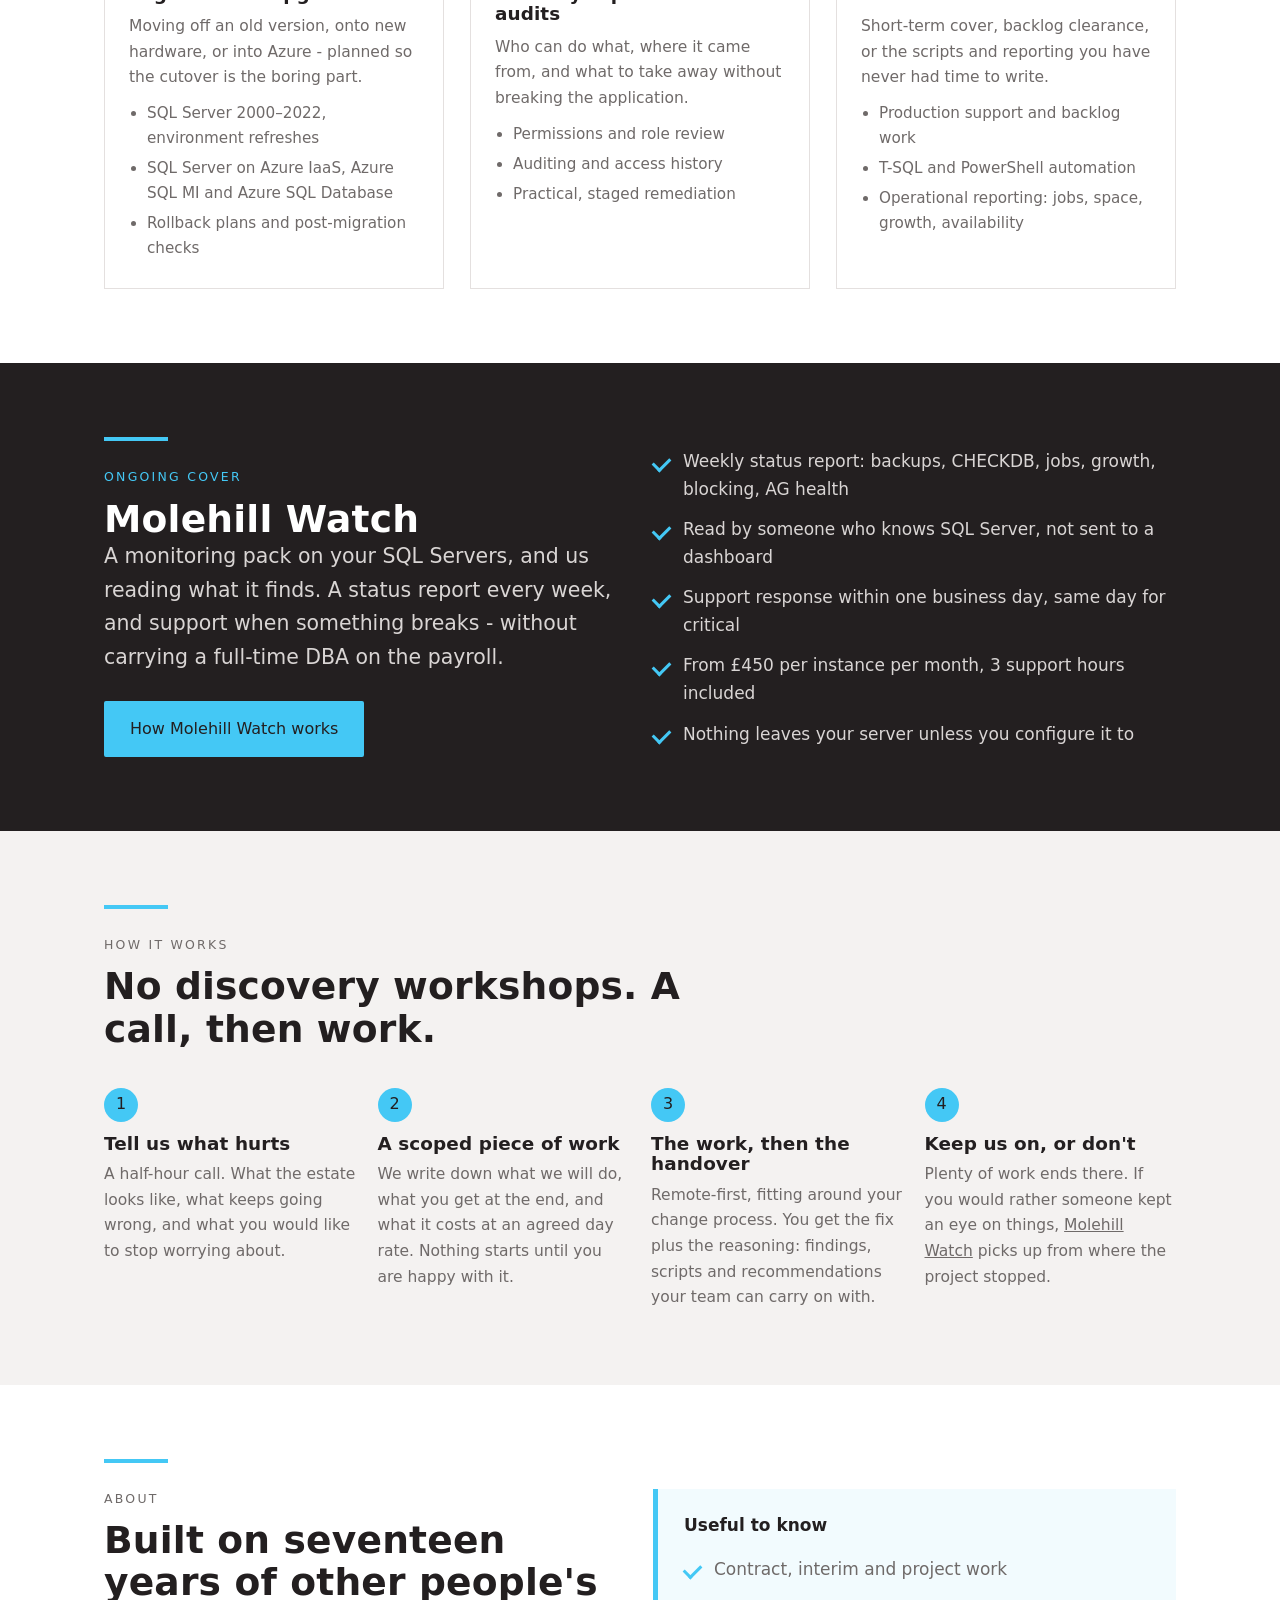
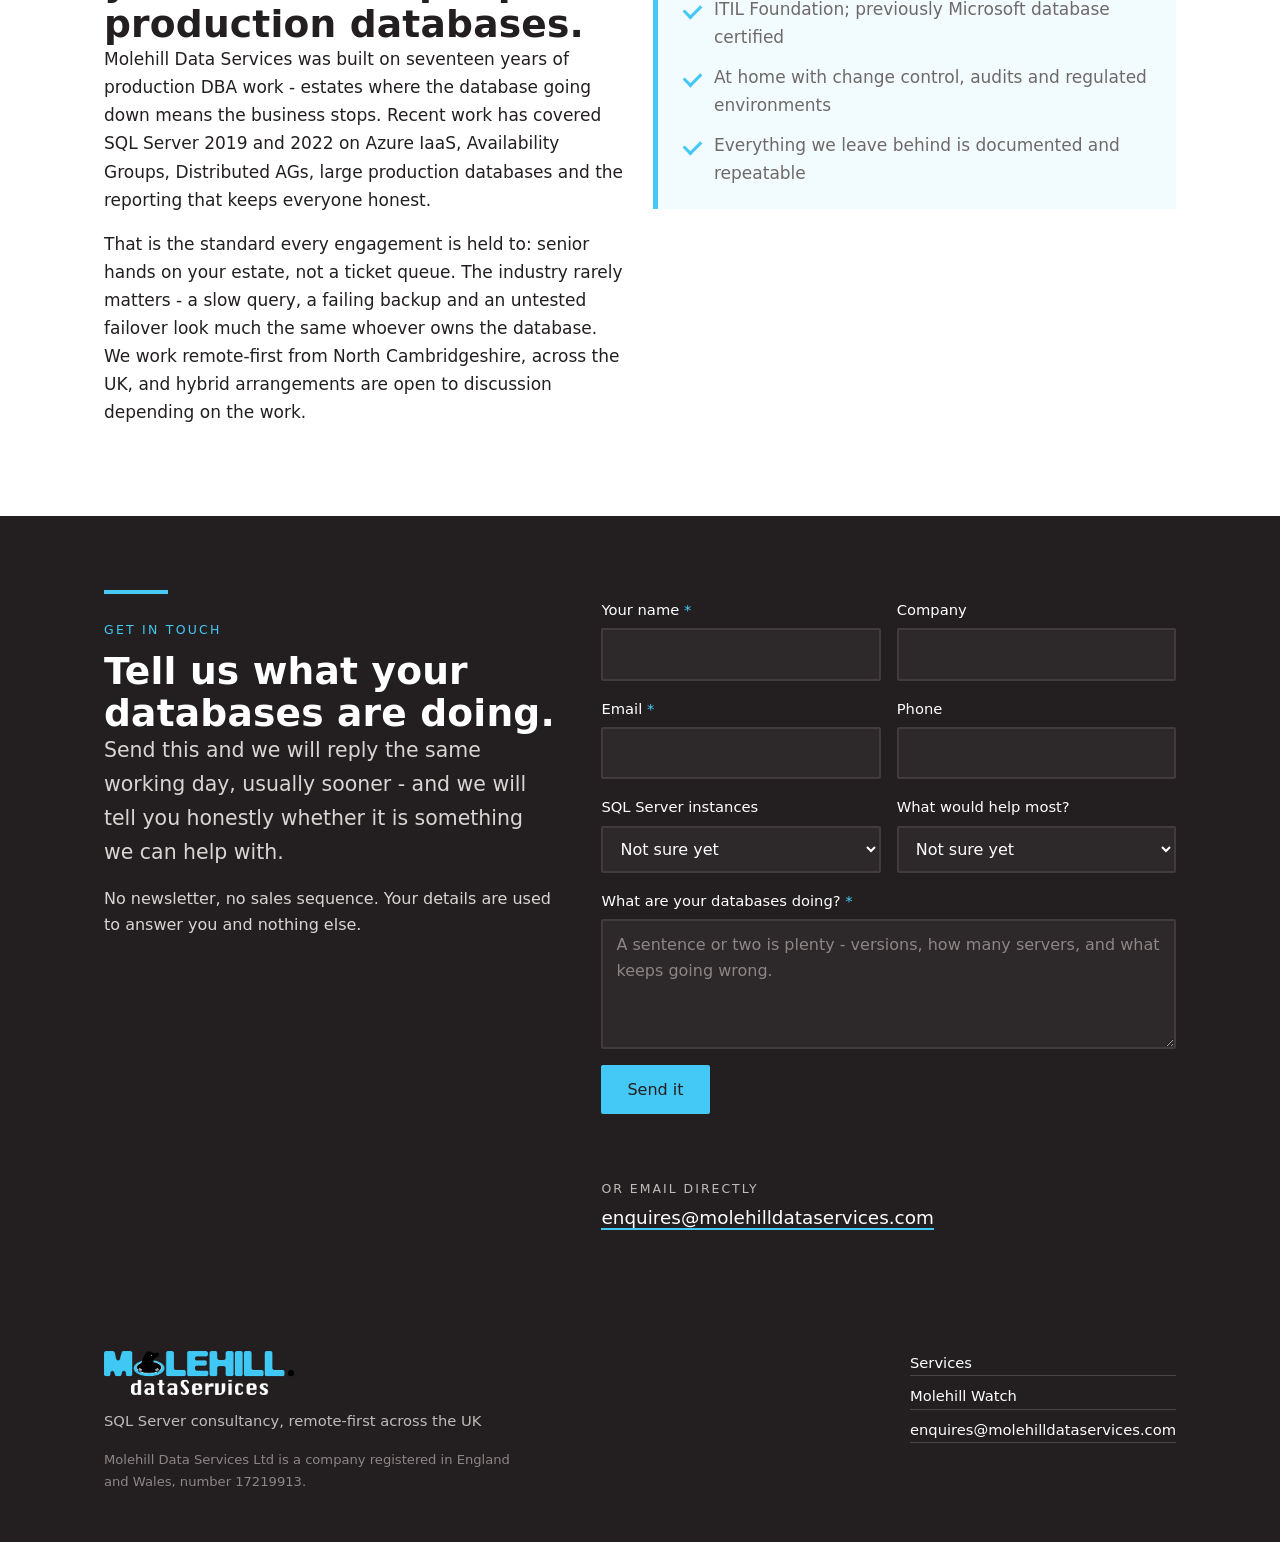
==== commit 6fbcda33: "Drop the named-DBA claim Nothing now promises an assigned or named DBA, in either page or in the met" ====
--- a/Site/index.html
+++ b/Site/index.html
@@ -138,9 +138,9 @@
         <div class="rule"></div>
         <p class="eyebrow">Ongoing cover</p>
         <h2>Molehill Watch</h2>
-        <p class="lede">A monitoring pack on your SQL Servers and a named DBA reading what it finds.
-           A status report every week, and someone to call when something breaks - without carrying a
-           full-time DBA on the payroll.</p>
+        <p class="lede">A monitoring pack on your SQL Servers, and us reading what it finds. A status
+           report every week, and support when something breaks - without carrying a full-time DBA on
+           the payroll.</p>
         <div class="btn-row">
           <a class="btn" href="molehill-watch.html">How Molehill Watch works</a>
         </div>
@@ -148,7 +148,7 @@
       <div>
         <ul class="ticks" style="grid-template-columns:1fr">
           <li>Weekly status report: backups, CHECKDB, jobs, growth, blocking, AG health</li>
-          <li>A named DBA who knows your estate, not a ticket queue</li>
+          <li>Read by someone who knows SQL Server, not sent to a dashboard</li>
           <li>Support response within one business day, same day for critical</li>
           <li>From &pound;450 per instance per month, 3 support hours included</li>
           <li>Nothing leaves your server unless you configure it to</li>
